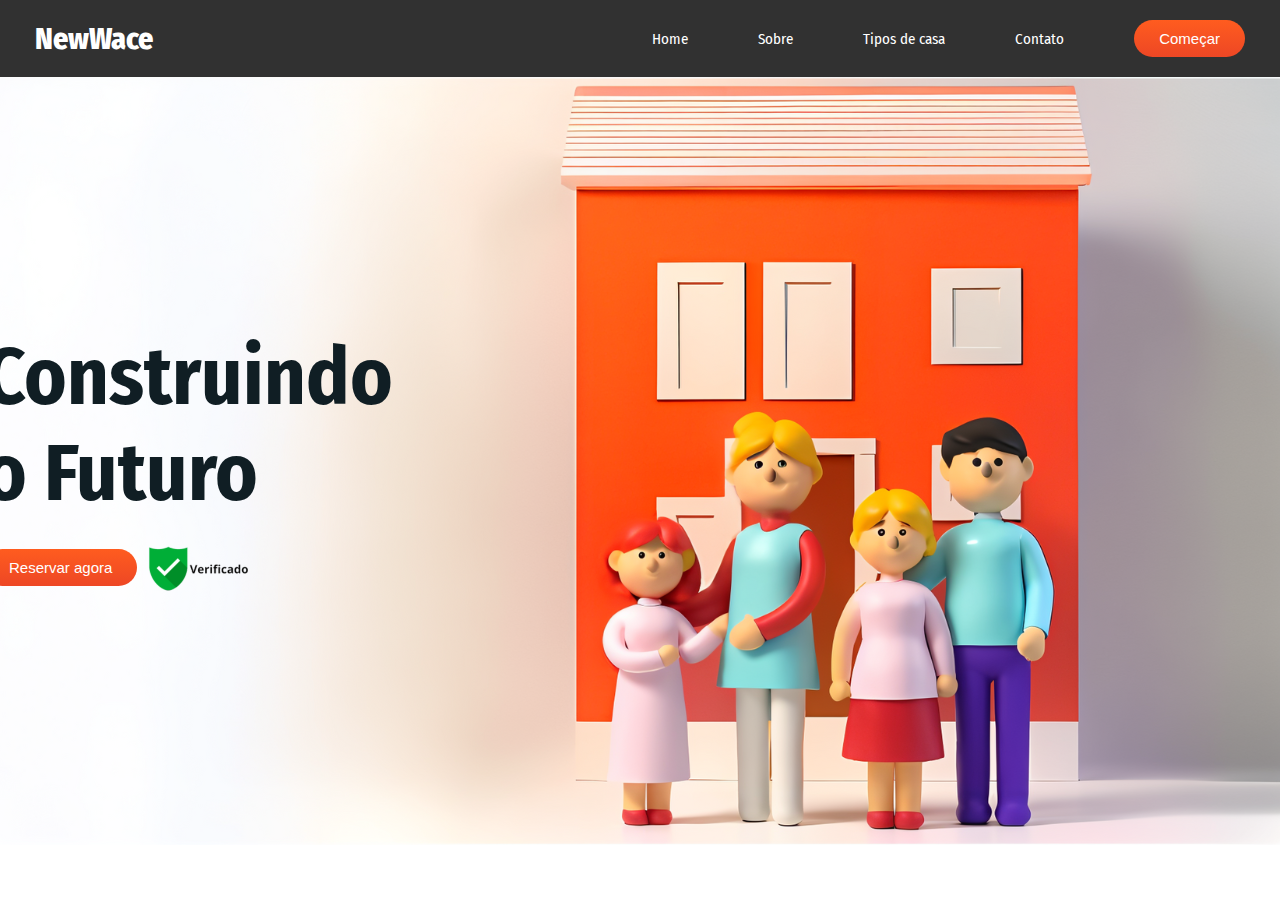
==== index.html @ 587724d5 "Adicionar layout inicial e responsividade" ====
<!DOCTYPE html>
<html lang="pt-br">
<head>
    <meta charset="UTF-8">
    <meta name="viewport" content="width=device-width, initial-scale=1.0">
    <link rel="stylesheet" href="css/style.css">
    <title>Projeto Website</title>
</head>
<body>
    <div class="barra-cinza">
        <header>
            <div class="container">
                <nav>
                    <div class="logo">
                        <a href="index.html"> NewWace</a>
                    </div>
                    <ul class="ul">
                        <li> <a href="#">Home</a></li>
                        <li> <a href="#">Sobre</a></li>
                        <li> <a href="#">Tipos de casa</a></li>
                        <li> <a href="#">Contato</a></li>
                        <li> <a href="#"> <button class="btn-gradiente">Começar</button></a></li>
                    </ul>
                    <div class="menu-icon">
                        <img src="img/menu.png" alt="ícone de menu">
                    </div>
                </nav>
            </div>
        </header>
    </div>
    <div class="background">
        <main>
            <div class="container">
                <div class="main-text">
                    <h1>Construindo o Futuro</h1>
                    <div>
                        <button class="btn-gradiente">Reservar agora</button>
                        <img src="img/verificado.png" alt="Verificado">
                    </div>
                </div>
                <div class="main-img">
                    <img src="img/background.png" alt="bonecos de uma mãe, um pai e suas duas filhas felizes em frente a uma casa laranja">
                </div>
            </div>   
        </main>
    </div>    
</body>
</html>
---- css/style.css ----
@import url('https://fonts.googleapis.com/css2?family=Fira+Sans+Condensed:ital,wght@0,100;0,200;0,300;0,400;0,500;0,600;0,700;0,800;0,900;1,100;1,200;1,300;1,400;1,500;1,600;1,700;1,800;1,900&display=swap');

/*Estilos Gerais*/
:root{
    --laranja: #FF5C1F;
    --azul-escuro: #101E24;
    --cinza:#313131;
    --degrade-btn: linear-gradient(#FF5C1F, #ED4725);
}

*{
    margin: 0;
    padding: 0;
    box-sizing: border-box;
    text-decoration: none;
    list-style: none;
}

body{
    font-family: "Fira Sans Condensed", sans-serif; 
    overflow: hidden;
}

/*Barra Menu*/
.barra-cinza{
    background: var(--cinza);
}

.container{
    max-width: 1440px;
    padding: 0;
    margin: 0 auto;
}

.btn-gradiente{
    padding: 10px 25px;
    color: white;
    border: none;
    cursor: pointer;
    background-image: var(--degrade-btn);
    border-radius: 20px;
    font-size: 15px;
    font-weight:500
}

nav{
    display: flex;
    justify-content: space-between;
    align-items: center;
    padding: 20px 0;
}

.logo a{
    margin-left: 30%;
    font-size: 30px;
    font-weight: 800;
    color: white;
}

.ul{
    display: flex;
    align-items: center;
}

.ul li{
    margin: 0 35px;
    font-size: 15px;
    font-weight:400;
}

.ul li a{
    color: white;
}

/*Background Home*/

.background{
    background: #FFFFFF;
    display: flex;
    align-items: center;
    justify-content: flex-end;
    overflow: hidden;
}

main .container{
    width: 100%;
    height: 100%;
    display: flex;
    align-items: center;
    justify-content: space-between;
    position: relative;
}

.main-text {
    position: relative;
    width: 40%;
    color: #101E24;
    font-size: 40px;    
    margin-left: 10%;  
}

.main-text div {
    display: flex;
    align-items: center;
    margin-top: 20px;
}

.main-img {
    height: 60%;
    width: 60%;
    display: flex;
    align-items: flex-end;
    justify-content: flex-end;
}

.main-img img {
    height: 100%;
    width: auto;
}

.menu-icon {
    display: none;
}

@media (max-width: 1024px) {
    .main-text {
        font-size: 35px;
        width: 50%;
    }
    .main-img {
        width: 50%;
    }
}

@media (max-width: 768px) {
    .main-text {
        font-size: 30px;
        width: 60%;
    }
    .main-img {
        width: 40%;
    }
}

@media (max-width: 480px) {
    .main-text {
        font-size: 25px;
        width: 70%;
    }
    .main-img {
        width: 30%;
    }
}
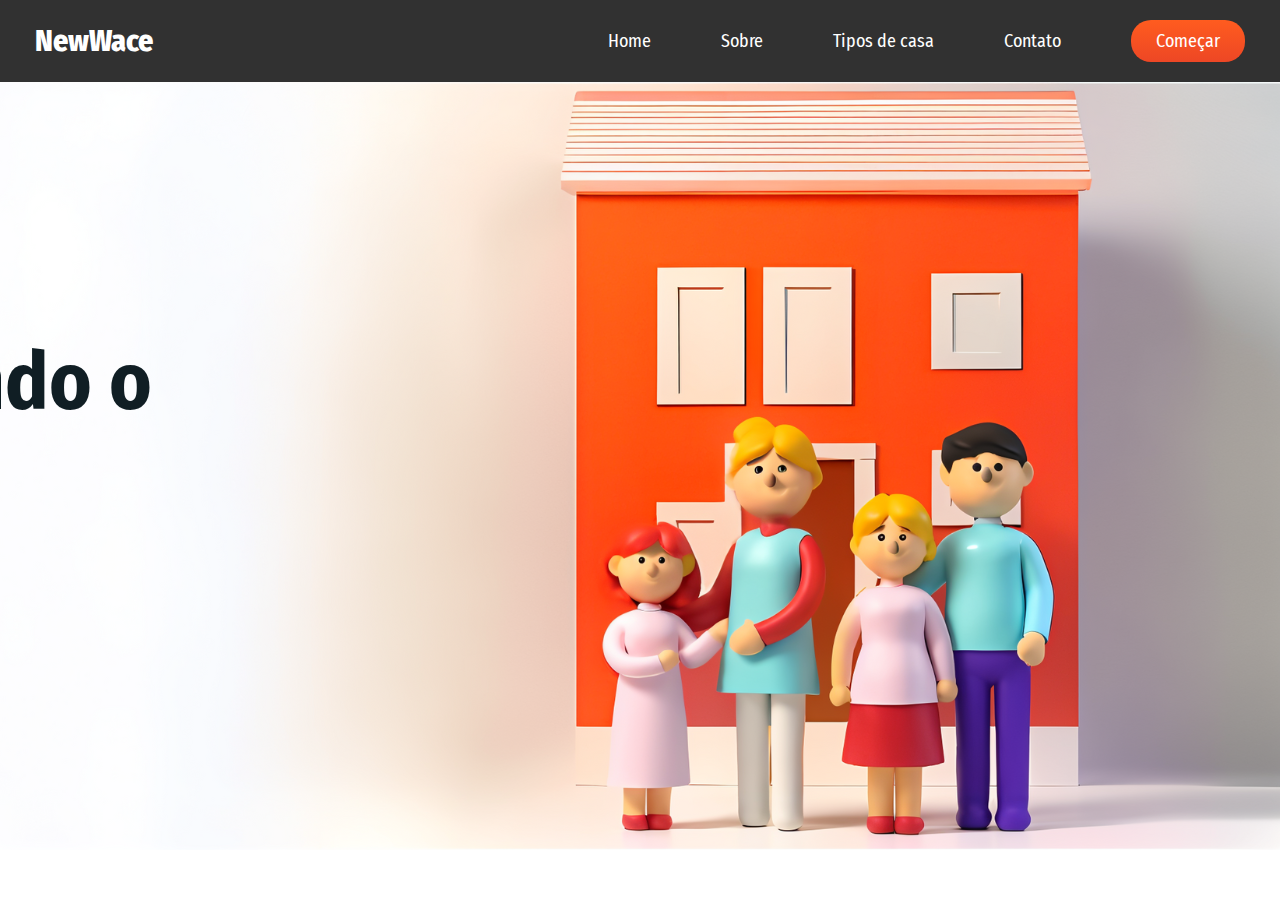
==== commit e44dd5d9: "Adiciona design responsivo e melhora estilos" ====
--- a/index.html
+++ b/index.html
@@ -9,7 +9,7 @@
 <body>
     <div class="barra-cinza">
         <header>
-            <div class="container">
+            <div class="container-barra">
                 <nav>
                     <div class="logo">
                         <a href="index.html"> NewWace</a>
@@ -43,6 +43,7 @@
                 </div>
             </div>   
         </main>
-    </div>    
+    </div> 
+    <script src="js/main.js"></script>   
 </body>
 </html>--- a/css/style.css
+++ b/css/style.css
@@ -18,7 +18,6 @@
 
 body{
     font-family: "Fira Sans Condensed", sans-serif; 
-    overflow: hidden;
 }
 
 /*Barra Menu*/
@@ -26,7 +25,7 @@
     background: var(--cinza);
 }
 
-.container{
+.container-barra{
     max-width: 1440px;
     padding: 0;
     margin: 0 auto;
@@ -39,8 +38,9 @@
     cursor: pointer;
     background-image: var(--degrade-btn);
     border-radius: 20px;
-    font-size: 15px;
-    font-weight:500
+    font-family: "Fira Sans Condensed", sans-serif; ;
+    font-size: 18px;
+    font-weight:400
 }
 
 nav{
@@ -64,7 +64,7 @@
 
 .ul li{
     margin: 0 35px;
-    font-size: 15px;
+    font-size: 18px;
     font-weight:400;
 }
 
@@ -79,10 +79,11 @@
     display: flex;
     align-items: center;
     justify-content: flex-end;
-    overflow: hidden;
+    position: relative;
+    z-index: 1;
 }
 
-main .container{
+.container{
     width: 100%;
     height: 100%;
     display: flex;
@@ -122,32 +123,53 @@
     display: none;
 }
 
-@media (max-width: 1024px) {
-    .main-text {
-        font-size: 35px;
-        width: 50%;
+/*Responsivo*/
+
+@media (max-width: 1024px){
+    .menu-icon{
+        display: block;
+        margin-right: 5%;
+        position: relative;
+        z-index: 4;
     }
-    .main-img {
-        width: 50%;
+    .ul{
+        position: fixed;
+        background: var(--cinza);
+        top: 0;
+        width: 100%;
+        height: 100%;
+        left: 100%;
+        z-index: 3;
+        transition: 0.3s;
+        flex-direction: column;
+        justify-content: center;
     }
-}
+    .ul li{
+        font-size: 20px;
+        margin: 20px;
+        font-weight:400;
+    }
+    .ul.ativo{
+        left: 0;
+    }
+    main .container{
+        flex-direction: column;
+    }
 
-@media (max-width: 768px) {
-    .main-text {
-        font-size: 30px;
-        width: 60%;
+    .main-img{
+        width: 100%;
     }
-    .main-img {
-        width: 40%;
+    
+    .main-text{
+        display: flex;
+        word-wrap: break-word;
+        width: 80%;
+        flex-direction: column;
+        text-align: center;
     }
-}
 
-@media (max-width: 480px) {
-    .main-text {
-        font-size: 25px;
-        width: 70%;
-    }
-    .main-img {
-        width: 30%;
+    .main-text div{
+        width: 100%;
+        justify-content: center;
     }
 }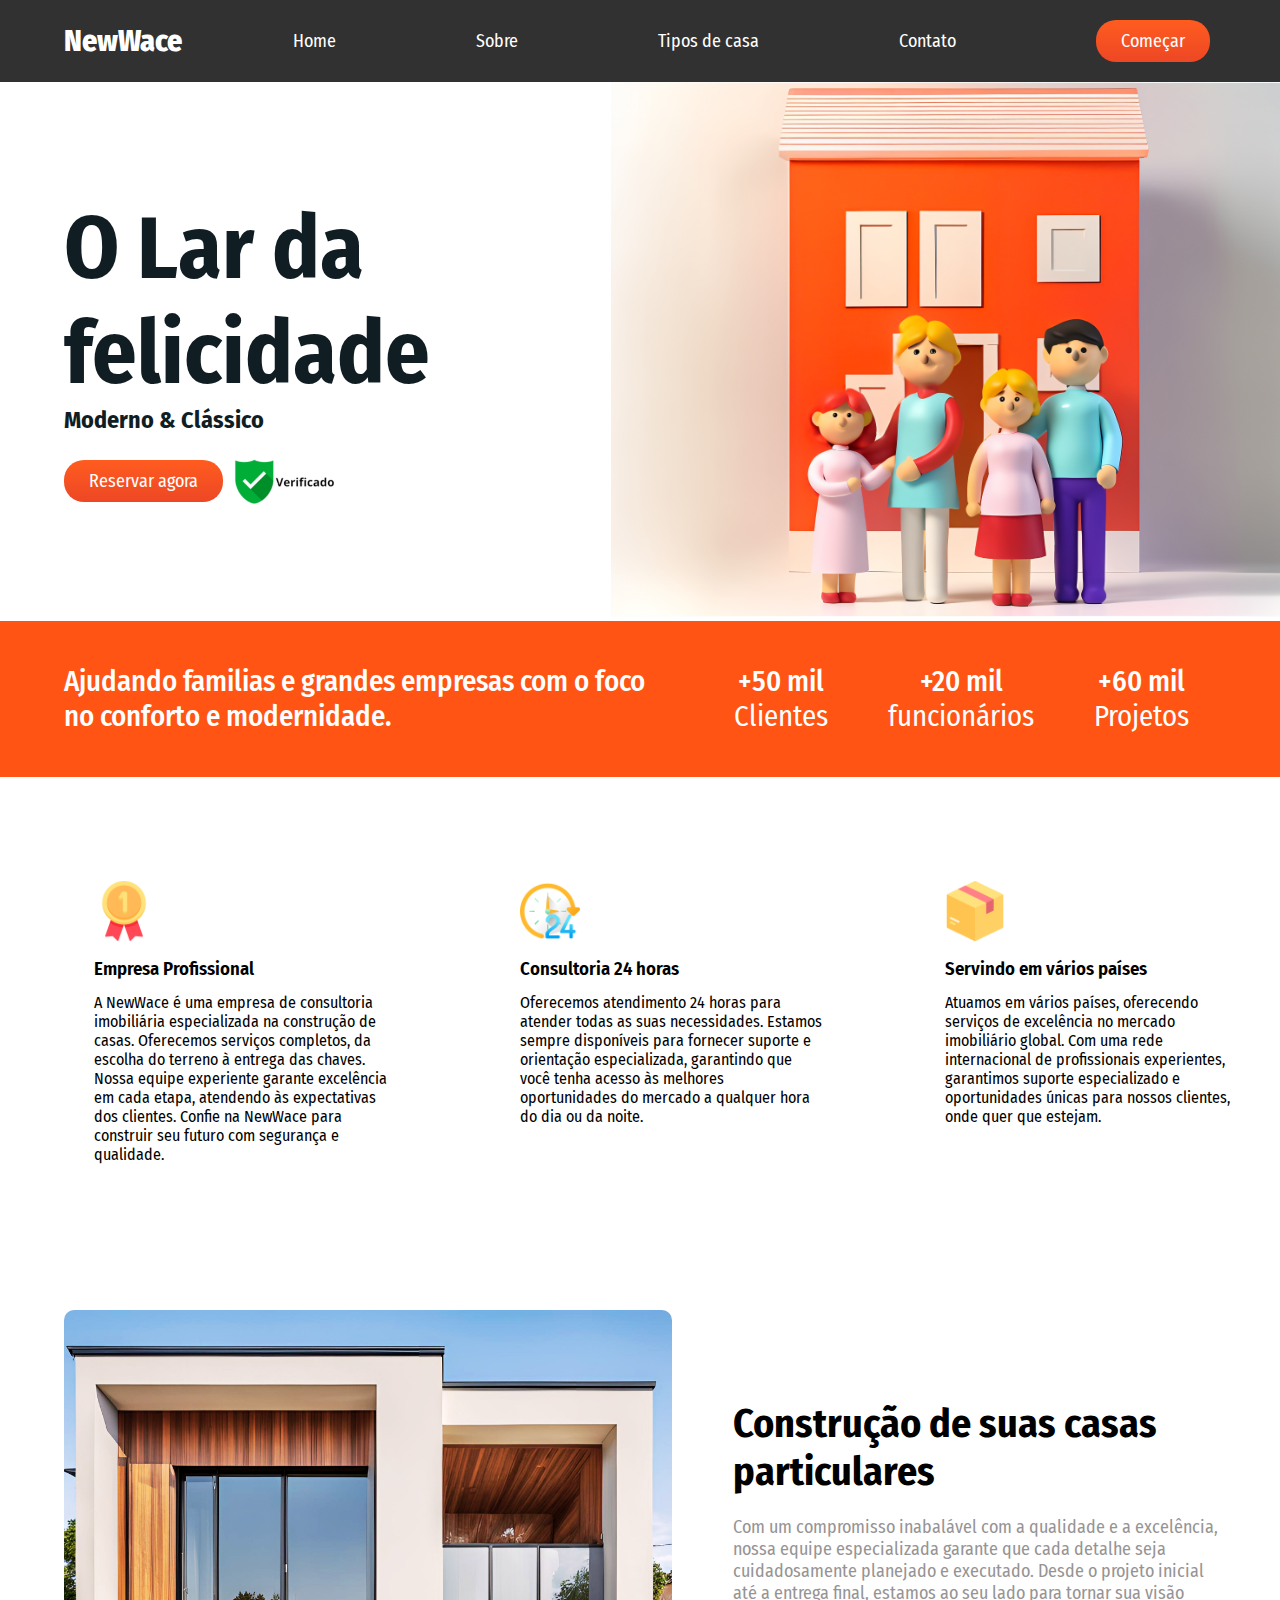
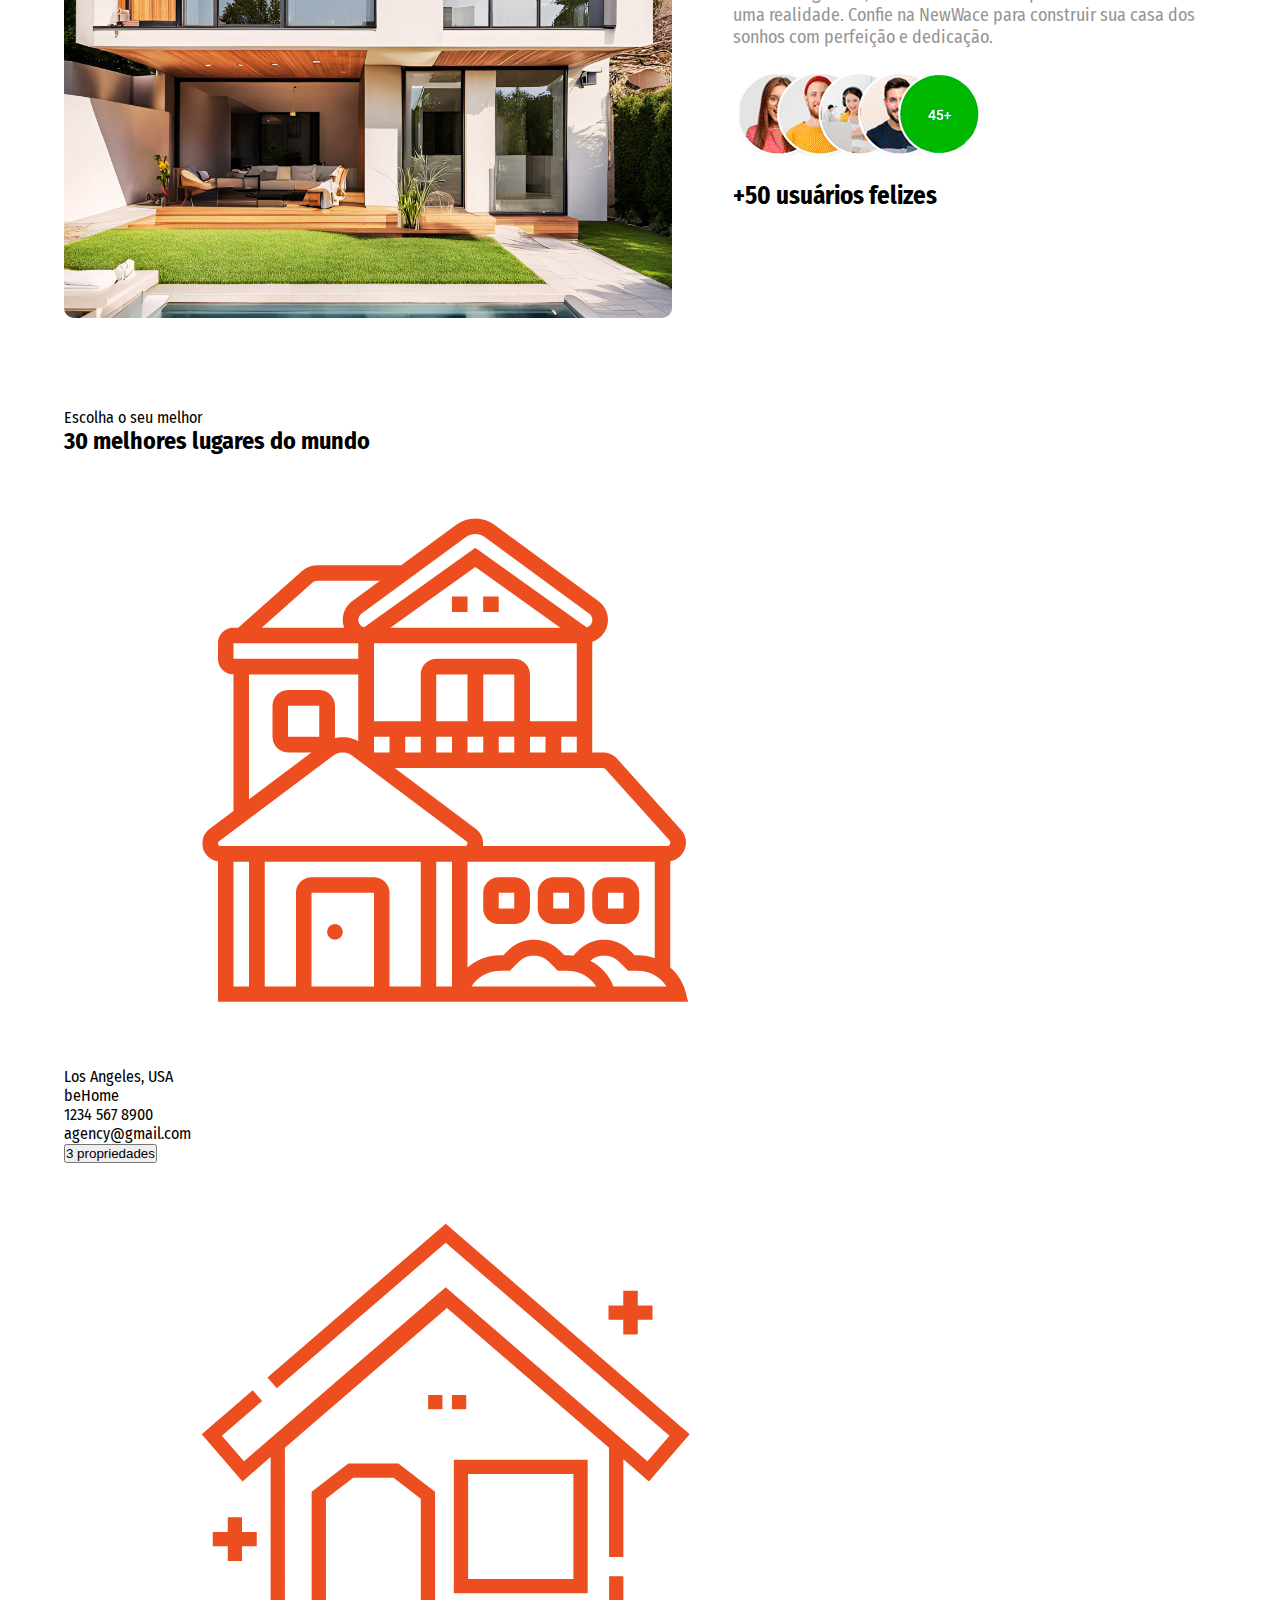
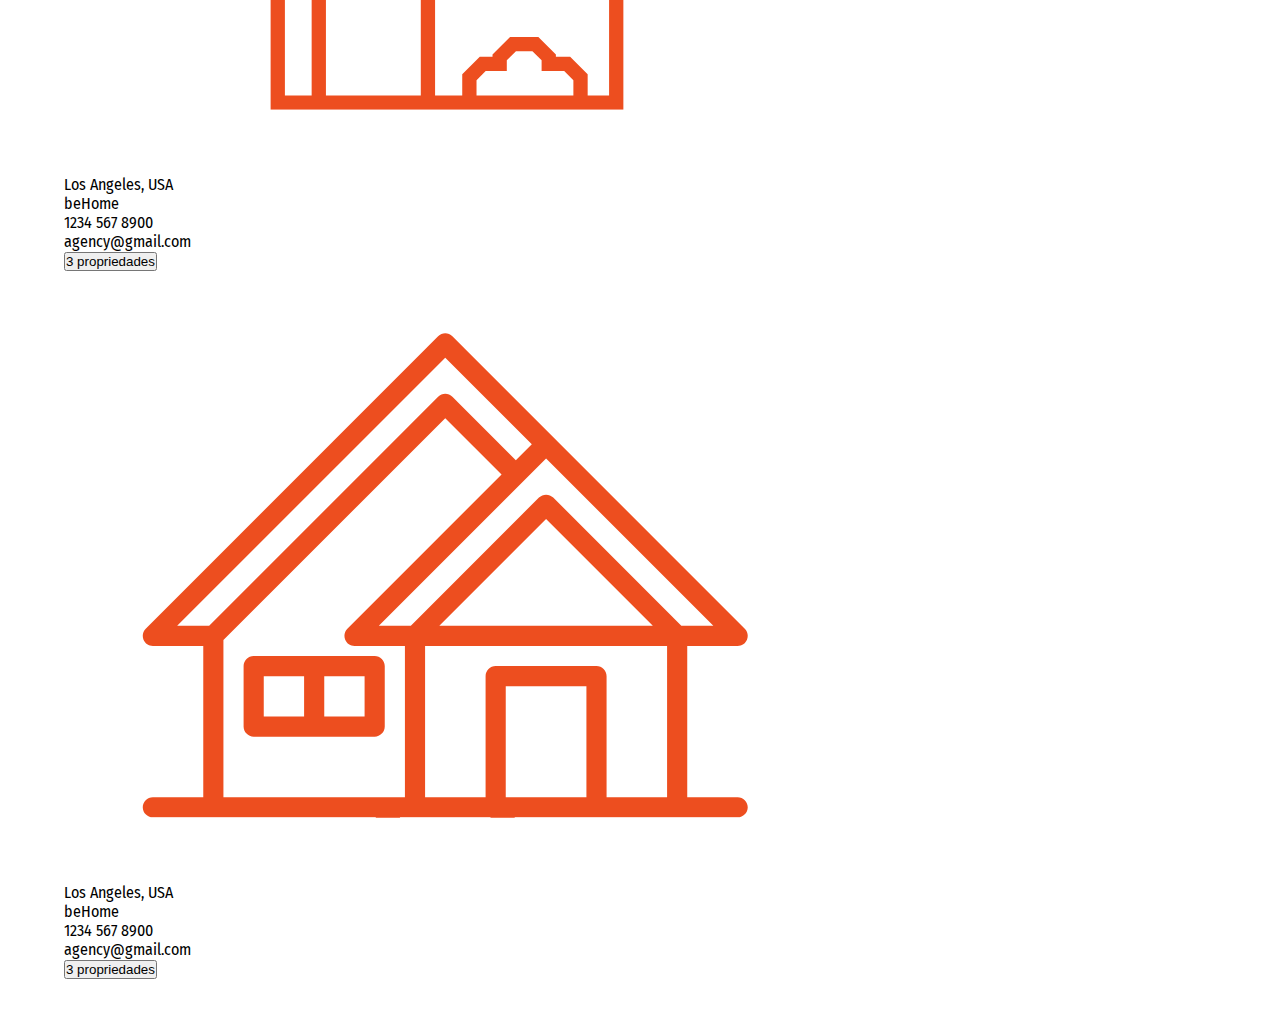
==== commit 22892aa7: "feat: Adiciona seções e melhorias de estilo ao projeto" ====
--- a/index.html
+++ b/index.html
@@ -8,8 +8,10 @@
 </head>
 <body>
     <div class="barra-cinza">
+        <!-- header -->
         <header>
-            <div class="container-barra">
+            <!-- container -->
+            <div class="container">
                 <nav>
                     <div class="logo">
                         <a href="index.html"> NewWace</a>
@@ -26,24 +28,151 @@
                     </div>
                 </nav>
             </div>
+            <!-- end container-->
         </header>
+        <!-- end header -->
     </div>
-    <div class="background">
+    <!-- main -->
         <main>
+            <!-- container -->
             <div class="container">
+                <!-- main text-->
                 <div class="main-text">
-                    <h1>Construindo o Futuro</h1>
+                    <h1 class="h1welcome">O Lar da felicidade</h1>
+                    <h2>Moderno & Clássico</h2>
                     <div>
                         <button class="btn-gradiente">Reservar agora</button>
-                        <img src="img/verificado.png" alt="Verificado">
+                        <img src="img/verificado.png" alt="ícone de verificado">
                     </div>
                 </div>
+                <!-- end main text -->
+                <!-- main img -->
                 <div class="main-img">
                     <img src="img/background.png" alt="bonecos de uma mãe, um pai e suas duas filhas felizes em frente a uma casa laranja">
                 </div>
-            </div>   
+                <!-- end main img-->
+            </div> 
+            <!-- end container-->  
         </main>
-    </div> 
+        <!-- end main -->
+        <!-- resultados -->
+        <section class="resultados">
+            <!-- container-->
+            <div class="container">
+                <!-- resultados text-->
+                <div class="resultados-text">
+                    Ajudando familias e grandes empresas com o foco no conforto e modernidade.
+                </div>
+                <!-- end resultados text -->
+                <!-- resultados numeros-->
+                <div class="resultados-numeros">
+                    <p>
+                        <span> +50 mil</span> <br>
+                        Clientes
+                    </p>
+                    <p>
+                        <span> +20 mil</span> <br>
+                        funcionários
+                    </p>
+                    <p>
+                        <span> +60 mil</span> <br>
+                        Projetos
+                    </p>
+                </div>
+                <!-- end resultados numeros-->
+            </div>
+            <!-- end container-->
+        </section>
+        <!-- end resultados -->
+        <!-- diferenciais -->
+        <section class="diferenciais">
+            <div class="container">
+                <div class="card">
+                    <img src="img/medalha.png" alt="ícone de medalha">
+                    <h3 class="titulo">Empresa Profissional</h3>
+                    <p>
+                        A NewWace é uma empresa de consultoria imobiliária especializada na construção de casas. Oferecemos serviços completos, da escolha do terreno à entrega das chaves. Nossa equipe experiente garante excelência em cada etapa, atendendo às expectativas dos clientes. Confie na NewWace para construir seu futuro com segurança e qualidade.
+                    </p>
+                </div>
+                <div class="card">
+                    <img src="img/24h.png" alt="ícone de relógio 24 horas">
+                    <h3 class="titulo">Consultoria 24 horas</h3>
+                    <p>
+                        Oferecemos atendimento 24 horas para atender todas as suas necessidades. Estamos sempre disponíveis para fornecer suporte e orientação especializada, garantindo que você tenha acesso às melhores oportunidades do mercado a qualquer hora do dia ou da noite.
+                    </p>
+                </div>
+                <div class="card">
+                    <img src="img/caixa.png" alt="ícone de caixa">
+                    <h3 class="titulo">Servindo em vários países</h3>
+                    <p>
+                        Atuamos em vários países, oferecendo serviços de excelência no mercado imobiliário global. Com uma rede internacional de profissionais experientes, garantimos suporte especializado e oportunidades únicas para nossos clientes, onde quer que estejam.
+                    </p>
+                </div>
+            </div>
+        </section>
+        <!-- end diferenciais -->
+        <!-- section casa -->
+        <section class="casa">
+            <div class="container">
+                <div class="casa-img">
+                    <img src="img/casa.png" alt="imagem de uma casa grande e moderna">
+                </div>
+                <div class="casa-text">
+                    <h2>Construção de suas casas particulares</h2>
+                    <p>
+                        Com um compromisso inabalável com a qualidade e a excelência, nossa equipe especializada garante 
+                        que cada detalhe seja cuidadosamente planejado e executado. Desde o projeto inicial até a entrega final, estamos ao seu lado para tornar sua visão uma realidade. Confie na NewWace para construir sua casa dos sonhos com perfeição e dedicação.
+                    </p>
+                    <img src="img/users.png" alt="imagem de usuarios felizes">
+                    <p>
+                        <b>+50 usuários felizes</b>
+                    </p>
+                </div>
+            </div>
+        </section>
+        <!-- end section casa -->
+         <!-- melhores lugares -->
+         <section>
+            <div class="melhores-lugares">
+                <div class="container">
+                    <p class="azul">Escolha o seu melhor</p>
+                    <h2>30 melhores lugares do mundo</h2>
+                    <div class="cards">
+                        <!-- card item 1-->
+                        <div class="cards-item">
+                            <img src="img/casa1.png" alt="icone casa 1">
+                            <p class="local-casa"> Los Angeles, USA</p>
+                            <p class="nome-casa">beHome</p>
+                            <p class="contato"> 1234 567 8900 <br> agency@gmail.com 
+                            </p>
+                            <button> 3 propriedades </button>
+                        </div>
+                        <!-- end card item 1-->
+                         <!-- card item 2-->
+                        <div class="cards-item">
+                            <img src="img/casa2.png" alt="icone casa 1">
+                            <p class="local-casa"> Los Angeles, USA</p>
+                            <p class="nome-casa">beHome</p>
+                            <p class="contato"> 1234 567 8900 <br> agency@gmail.com 
+                            </p>
+                            <button> 3 propriedades </button>
+                        </div>
+                        <!-- end card item 2-->
+                         <!-- card item 3-->
+                        <div class="cards-item">
+                            <img src="img/casa3.png" alt="icone casa 1">
+                            <p class="local-casa"> Los Angeles, USA</p>
+                            <p class="nome-casa">beHome</p>
+                            <p class="contato"> 1234 567 8900 <br> agency@gmail.com 
+                            </p>
+                            <button> 3 propriedades </button>
+                        </div>
+                        <!-- end card item 3-->
+                    </div>
+                </div>
+            </div>
+         </section>
+         <!-- end melhores lugares-->
     <script src="js/main.js"></script>   
 </body>
 </html>--- a/css/style.css
+++ b/css/style.css
@@ -1,8 +1,9 @@
+/* Importação de fontes */
 @import url('https://fonts.googleapis.com/css2?family=Fira+Sans+Condensed:ital,wght@0,100;0,200;0,300;0,400;0,500;0,600;0,700;0,800;0,900;1,100;1,200;1,300;1,400;1,500;1,600;1,700;1,800;1,900&display=swap');
 
 /*Estilos Gerais*/
 :root{
-    --laranja: #FF5C1F;
+    --laranja: #FF5413;
     --azul-escuro: #101E24;
     --cinza:#313131;
     --degrade-btn: linear-gradient(#FF5C1F, #ED4725);
@@ -20,15 +21,21 @@
     font-family: "Fira Sans Condensed", sans-serif; 
 }
 
-/*Barra Menu*/
 .barra-cinza{
     background: var(--cinza);
 }
 
-.container-barra{
-    max-width: 1440px;
+/* classes reutilizavéis */
+.container{
+    max-width: 1750px;
     padding: 0;
-    margin: 0 auto;
+    padding-left: 5%;
+    margin: 0;
+    margin-left: auto;
+}
+section,
+footer{
+    padding: 2.7rem 0;
 }
 
 .btn-gradiente{
@@ -38,11 +45,12 @@
     cursor: pointer;
     background-image: var(--degrade-btn);
     border-radius: 20px;
-    font-family: "Fira Sans Condensed", sans-serif; ;
+    font-family: "Fira Sans Condensed", sans-serif;
     font-size: 18px;
-    font-weight:400
-}
-
+    font-weight:400;
+}
+
+/* classes do site*/
 nav{
     display: flex;
     justify-content: space-between;
@@ -51,7 +59,6 @@
 }
 
 .logo a{
-    margin-left: 30%;
     font-size: 30px;
     font-weight: 800;
     color: white;
@@ -63,74 +70,148 @@
 }
 
 .ul li{
-    margin: 0 35px;
+    margin: 0 70px;
     font-size: 18px;
     font-weight:400;
 }
 
 .ul li a{
     color: white;
-}
-
-/*Background Home*/
-
-.background{
-    background: #FFFFFF;
-    display: flex;
-    align-items: center;
-    justify-content: flex-end;
-    position: relative;
-    z-index: 1;
-}
-
-.container{
+    white-space: nowrap;
+}
+
+/* main */
+
+main .container{
+    display: flex;
+    align-items: center;
+    justify-content: space-between;
+}
+
+.main-text {
+    width: 40%;
+    color: #101E24; 
+}
+
+.main-text h1{
+    font-size: 5.5rem;
+}
+
+.main-text div{
+    display: flex;
+    align-items: center;
+    margin-top: 20px;
+}
+
+.main-img{
+    width: 55%;
+    align-items: flex-end;
+}
+
+.main-img img{
     width: 100%;
-    height: 100%;
-    display: flex;
-    align-items: center;
-    justify-content: space-between;
-    position: relative;
-}
-
-.main-text {
-    position: relative;
-    width: 40%;
-    color: #101E24;
-    font-size: 40px;    
-    margin-left: 10%;  
-}
-
-.main-text div {
-    display: flex;
-    align-items: center;
-    margin-top: 20px;
-}
-
-.main-img {
-    height: 60%;
-    width: 60%;
-    display: flex;
-    align-items: flex-end;
-    justify-content: flex-end;
-}
-
-.main-img img {
-    height: 100%;
-    width: auto;
-}
-
+}
+
+/* menu icon */
 .menu-icon {
     display: none;
 }
-
-/*Responsivo*/
-
-@media (max-width: 1024px){
-    .menu-icon{
+/* resultados*/
+.resultados{
+background: var(--laranja);
+}
+.resultados .container{
+    display: flex;
+    align-items: center;
+    justify-content: space-between;
+}
+.resultados .resultados-text{
+    color: white;
+    font-size: 1.8rem;
+    font-weight: 500;
+    width: 50%;
+}
+.resultados .resultados-numeros{
+    display: flex;
+    align-items: center;
+    justify-content: center;
+    color: white;
+    margin-right: 5%;
+}
+.resultados .resultados-numeros p{
+    text-align: center;
+    margin: 0 30px;
+    font-size: 1.8rem;
+}
+
+.resultados .resultados-numeros p span{
+    font: 30px;
+    font-weight: 500;
+}
+/* section diferenciais */
+.diferenciais .container{
+    display: flex;
+    justify-content: space-between;
+    margin: 30px auto;
+}
+.diferenciais .card{
+   width: 30%;
+   cursor: pointer;
+   padding: 30px;
+   border-radius: 15px; 
+   transition: 0.3s;
+}
+.diferenciais .card:hover{
+    box-shadow: 0px 10px 67px 8px #969494;
+}
+.diferenciais .card img{
+    width: 60px;  
+}
+.diferenciais .card .titulo{
+    margin: 13px 0;
+    font-weight: 600;
+}
+
+/* section casa*/
+.casa .container{
+    display: flex;
+    align-items: center;
+}
+.casa .casa-img{
+    width: 50%;
+}
+
+.casa .casa-img img{
+    width: 100%;
+    border-radius: 10px;
+}
+
+.casa .casa-text{
+    width: 50%;
+    padding: 5% 5%;
+}
+.casa .casa-text h2{
+    font-size: 2.5em;
+}
+
+.casa .casa-text p{
+    margin: 20px 0;
+    color: #969494;
+    font-size: 18px;
+}
+
+.casa .casa-text p b{
+    color: black;
+    font-size: 25px;
+}
+
+/* responsivo */
+@media(max-width: 1165px){
+    .menu-icon {
         display: block;
+        position: relative;
+        z-index: 2;
         margin-right: 5%;
-        position: relative;
-        z-index: 4;
     }
     .ul{
         position: fixed;
@@ -139,15 +220,13 @@
         width: 100%;
         height: 100%;
         left: 100%;
-        z-index: 3;
         transition: 0.3s;
         flex-direction: column;
-        justify-content: center;
+        justify-content: center; 
     }
     .ul li{
         font-size: 20px;
-        margin: 20px;
-        font-weight:400;
+        margin: 20px 0px;
     }
     .ul.ativo{
         left: 0;
@@ -155,21 +234,50 @@
     main .container{
         flex-direction: column;
     }
-
-    .main-img{
-        width: 100%;
-    }
-    
-    .main-text{
-        display: flex;
-        word-wrap: break-word;
-        width: 80%;
-        flex-direction: column;
+    main .container .main-img{
+        width: 100%;
+    }
+    main .container .main-text{
+        width: 100%;
         text-align: center;
     }
-
-    .main-text div{
-        width: 100%;
+    main .container .main-text h1{
+        font-size: 4rem;
+    }
+    main .container .main-text div{
         justify-content: center;
     }
-}+    .resultados .container{
+        flex-direction: column; 
+    }
+    .resultados .resultados-text,
+    .resultados .resultados-numeros{
+        width: 100%;
+        text-align: center;
+    }
+    .resultados-numeros{
+        margin-top: 30px;
+    }
+    .diferenciais .container{
+        flex-direction: column;
+    }
+    .diferenciais .card{
+        width: 100%;
+    }
+    .casa .container{
+        flex-direction: column-reverse;
+    }
+    .casa .casa-text, 
+    .casa .casa-img{
+        width: 100%;
+        text-align: center;
+    }
+}
+@media(max-width:500px){
+    .resultados .resultados-numeros{
+        flex-direction: column;
+    }
+    .resultados .resultados-numeros p{
+        padding: 3%;
+    }
+}
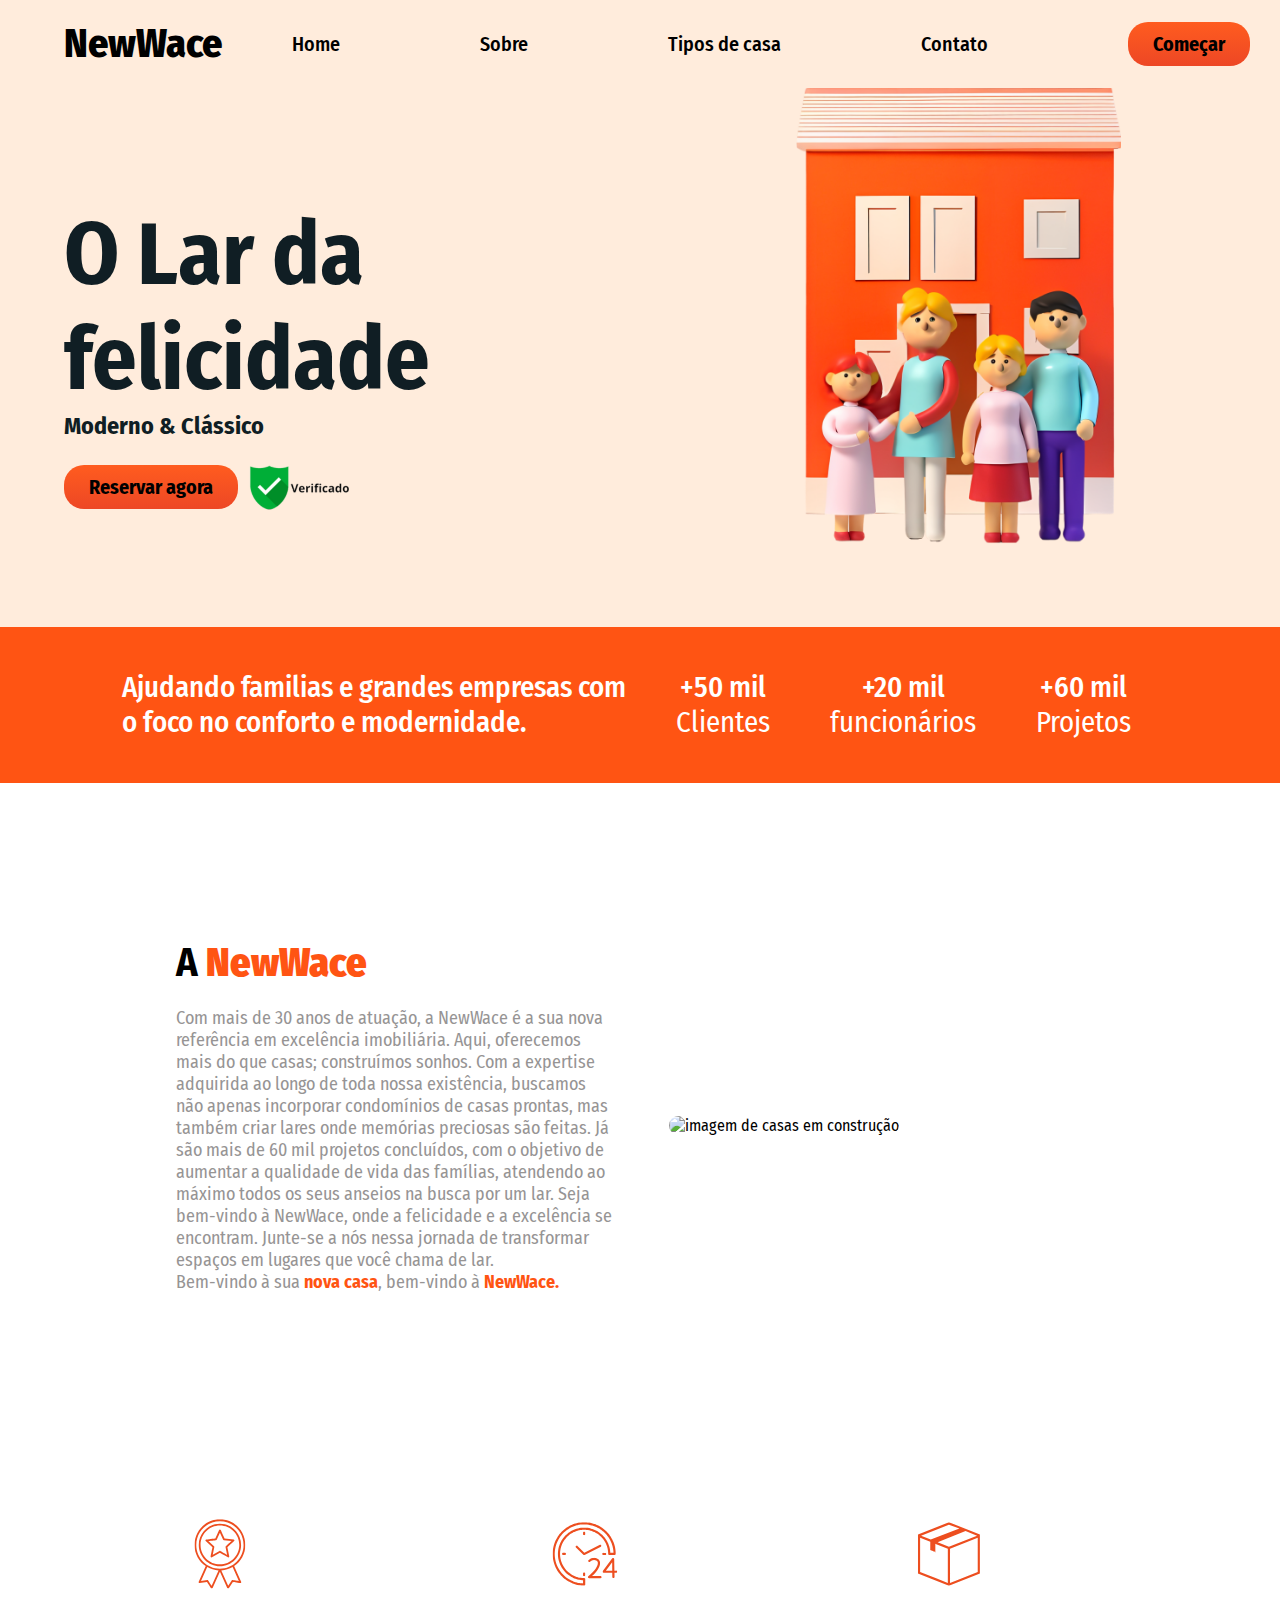
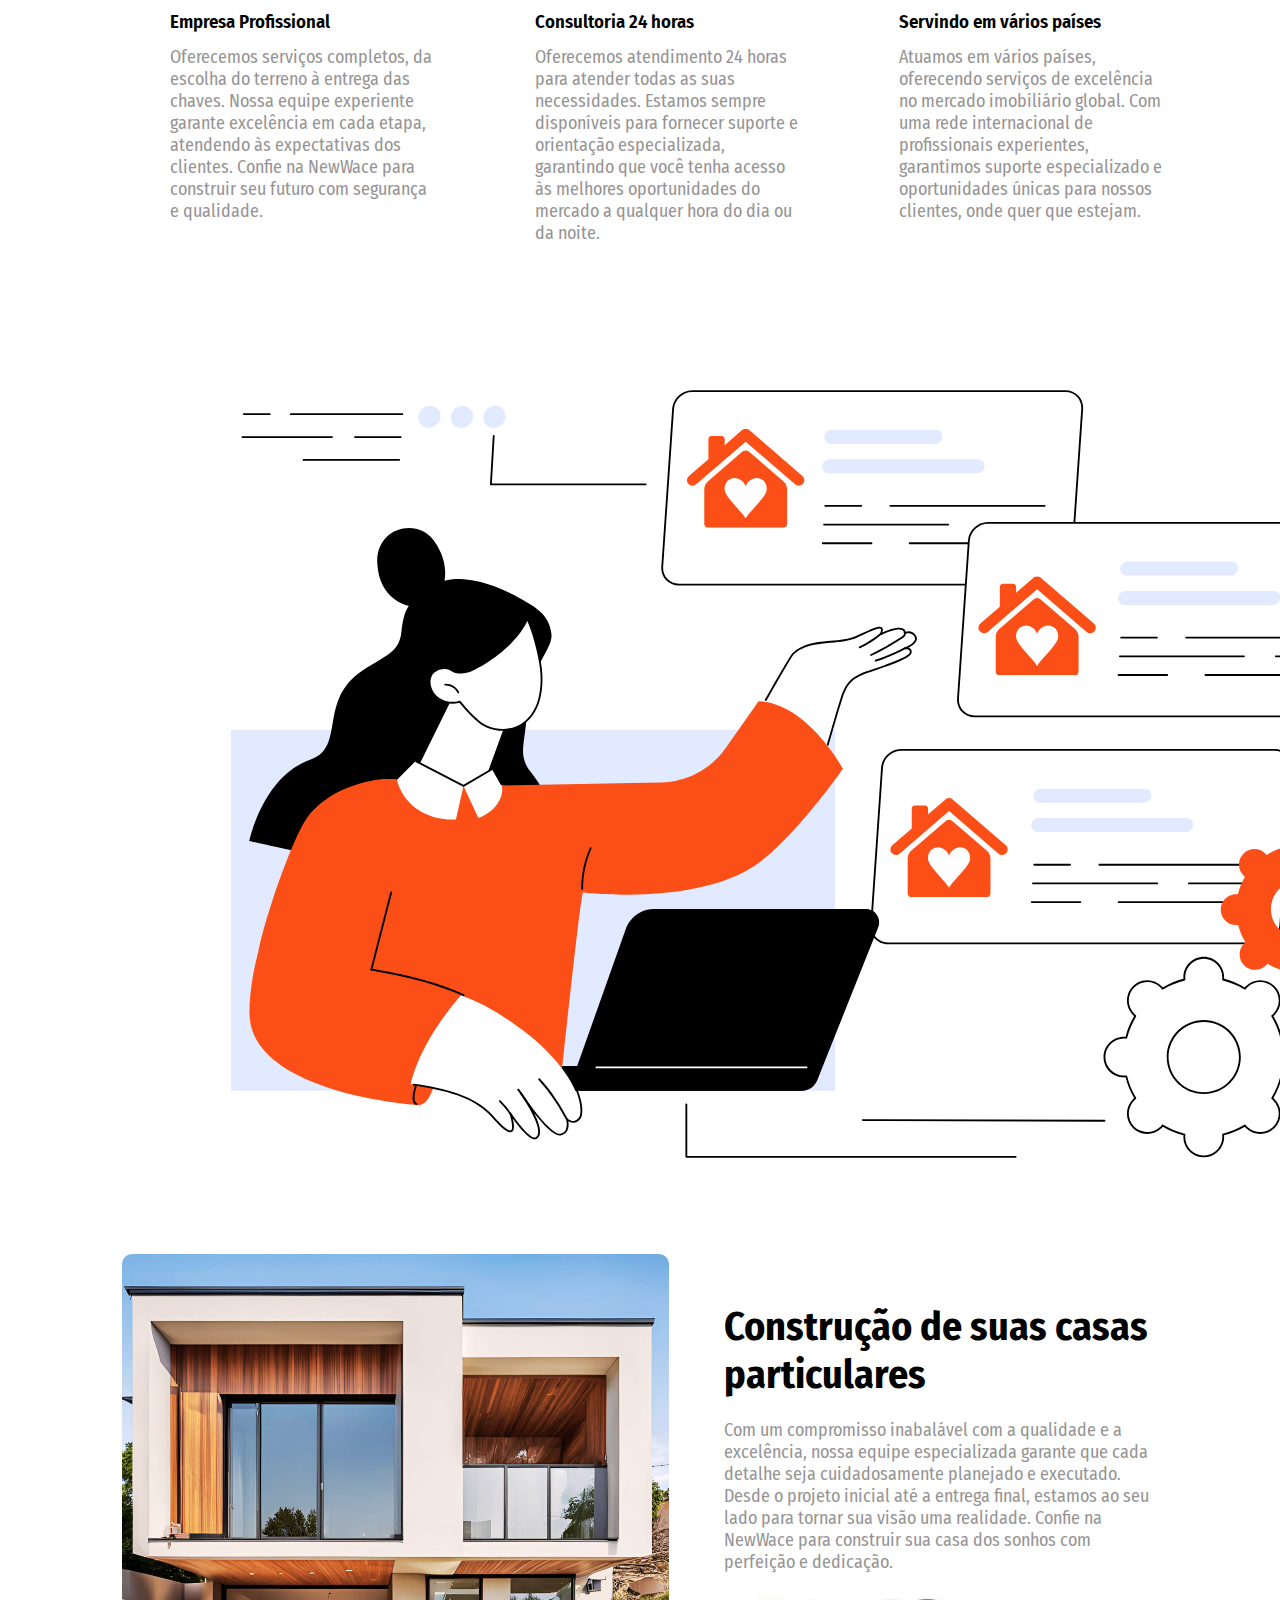
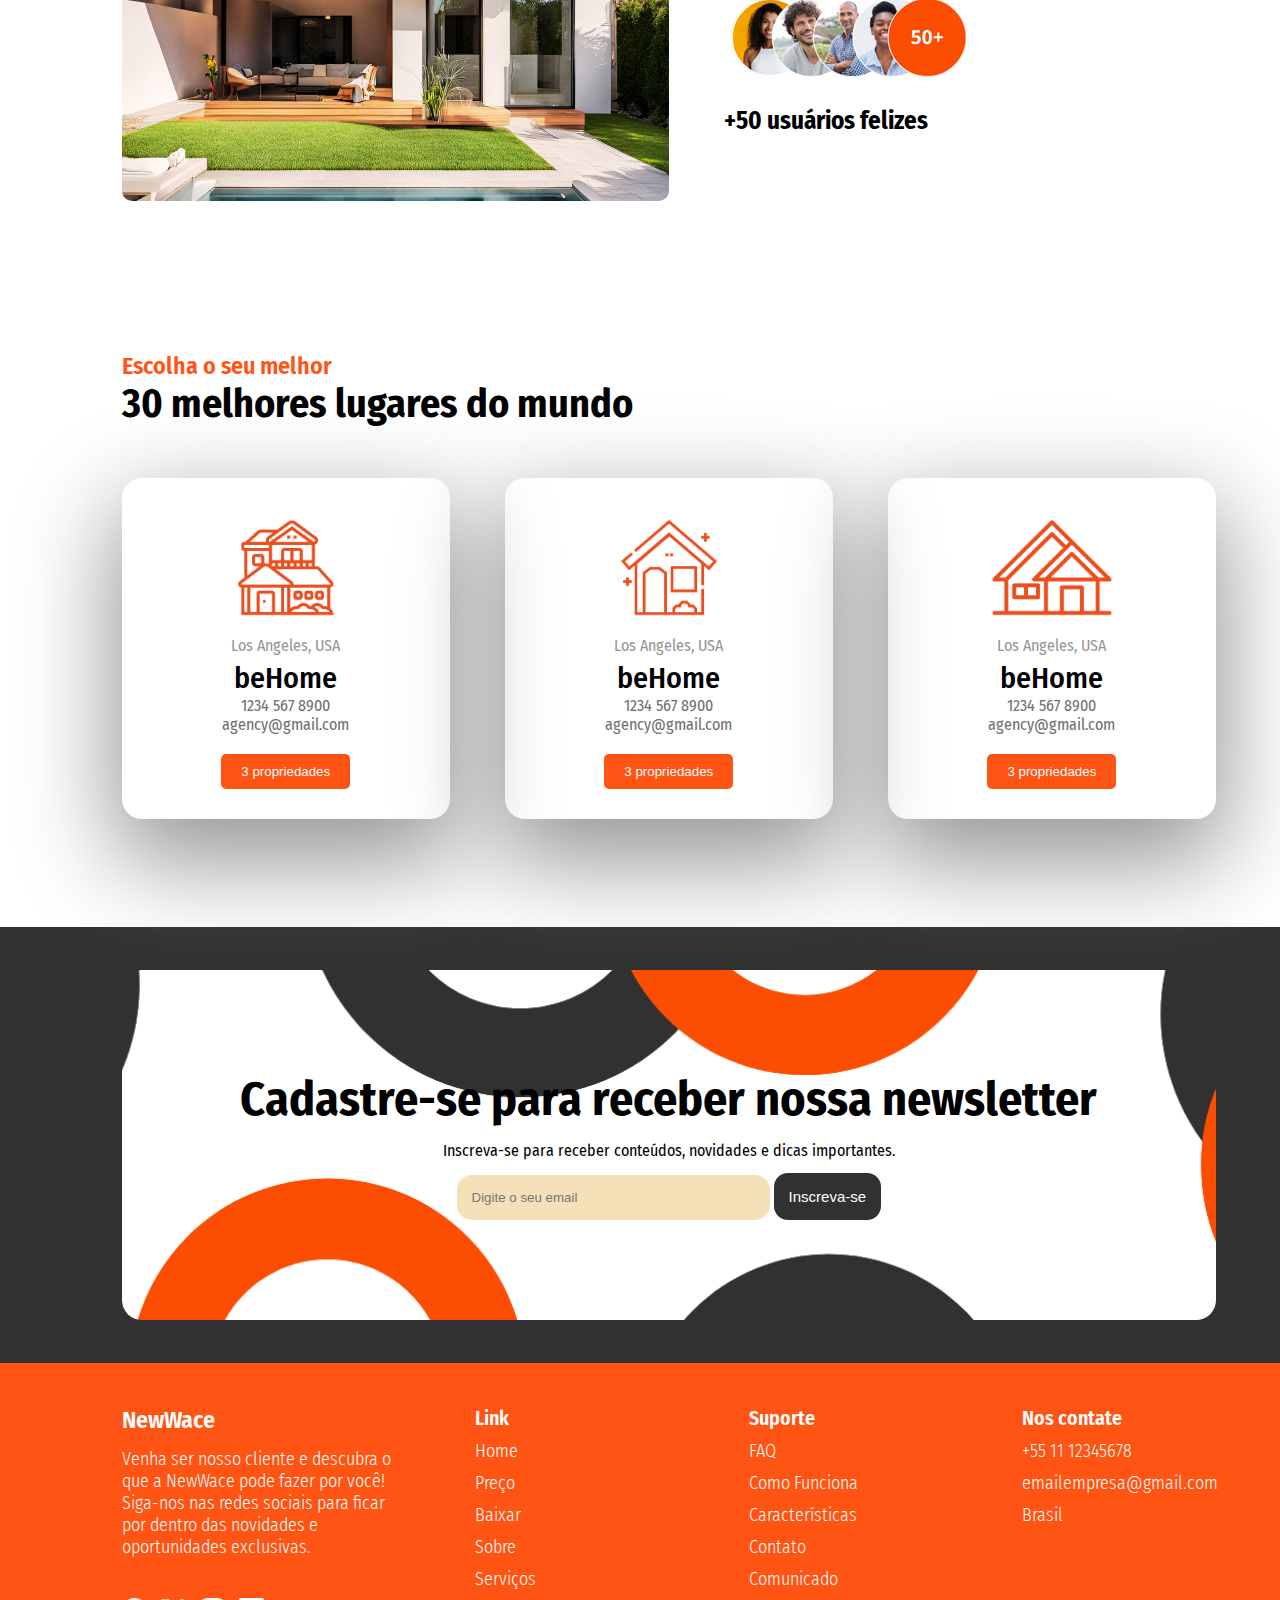
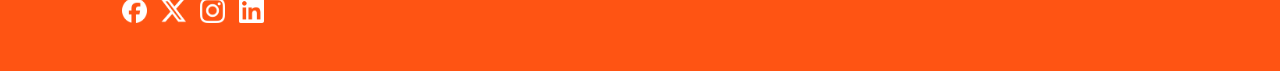
==== commit ecbe90ea: "feat: Adiciona seções e melhorias de estilo ao projeto" ====
--- a/index.html
+++ b/index.html
@@ -48,7 +48,7 @@
                 <!-- end main text -->
                 <!-- main img -->
                 <div class="main-img">
-                    <img src="img/background.png" alt="bonecos de uma mãe, um pai e suas duas filhas felizes em frente a uma casa laranja">
+                    <img src="img/background (1).png" alt="bonecos de uma mãe, um pai e suas duas filhas felizes em frente a uma casa laranja">
                 </div>
                 <!-- end main img-->
             </div> 
@@ -84,25 +84,45 @@
             <!-- end container-->
         </section>
         <!-- end resultados -->
+        <!-- section sobre -->
+         <section class="sobre">
+            <div class="container">
+                <!-- sobre-text -->
+                <div class="sobre-text">
+                    <h3>A <b>NewWace</b></h3>
+                    <p>
+                        Com mais de 30 anos de atuação, a NewWace é a sua nova referência em excelência imobiliária. Aqui, oferecemos mais do que casas; construímos sonhos. Com a expertise adquirida ao longo de toda nossa existência, buscamos não apenas incorporar condomínios de casas prontas, mas também criar lares onde memórias preciosas são feitas. Já são mais de 60 mil projetos concluídos, com o objetivo de aumentar a qualidade de vida das famílias, atendendo ao máximo todos os seus anseios na busca por um lar. Seja bem-vindo à NewWace, onde a felicidade e a excelência se encontram. Junte-se a nós nessa jornada de transformar espaços em lugares que você chama de lar.<br>
+                        Bem-vindo à sua <b>nova casa</b>, bem-vindo à <b>NewWace.</b>
+                    </p>
+                </div>
+                <!-- end sobre text -->
+                <!-- sobre img -->
+                <div class="sobre-img">
+                    <img src="img/casa-sobre.svg" alt="imagem de casas em construção">
+                </div>
+                <!-- end sobre img -->
+            </div>
+         </section>
+        <!-- end section sobre-->
         <!-- diferenciais -->
         <section class="diferenciais">
             <div class="container">
-                <div class="card">
-                    <img src="img/medalha.png" alt="ícone de medalha">
+                <div class="cards">
+                    <img src="img/medalha.svg" alt="ícone de medalha">
                     <h3 class="titulo">Empresa Profissional</h3>
                     <p>
-                        A NewWace é uma empresa de consultoria imobiliária especializada na construção de casas. Oferecemos serviços completos, da escolha do terreno à entrega das chaves. Nossa equipe experiente garante excelência em cada etapa, atendendo às expectativas dos clientes. Confie na NewWace para construir seu futuro com segurança e qualidade.
-                    </p>
-                </div>
-                <div class="card">
-                    <img src="img/24h.png" alt="ícone de relógio 24 horas">
+                         Oferecemos serviços completos, da escolha do terreno à entrega das chaves. Nossa equipe experiente garante excelência em cada etapa, atendendo às expectativas dos clientes. Confie na NewWace para construir seu futuro com segurança e qualidade.
+                    </p>
+                </div>
+                <div class="cards">
+                    <img src="img/24h.svg" alt="ícone de relógio 24 horas">
                     <h3 class="titulo">Consultoria 24 horas</h3>
                     <p>
                         Oferecemos atendimento 24 horas para atender todas as suas necessidades. Estamos sempre disponíveis para fornecer suporte e orientação especializada, garantindo que você tenha acesso às melhores oportunidades do mercado a qualquer hora do dia ou da noite.
                     </p>
                 </div>
-                <div class="card">
-                    <img src="img/caixa.png" alt="ícone de caixa">
+                <div class="cards">
+                    <img src="img/caixa.svg" alt="ícone de caixa">
                     <h3 class="titulo">Servindo em vários países</h3>
                     <p>
                         Atuamos em vários países, oferecendo serviços de excelência no mercado imobiliário global. Com uma rede internacional de profissionais experientes, garantimos suporte especializado e oportunidades únicas para nossos clientes, onde quer que estejam.
@@ -111,6 +131,18 @@
             </div>
         </section>
         <!-- end diferenciais -->
+        <!-- tipos casas -->
+        <section class="tipos-casa">
+            <div class="container">
+                <!-- tipos-img-->
+                <div class="tipos-img">
+                    <img src="img/tipos-casa.png" alt="personagem mulher com um computador vendo casas">
+                </div>
+                <!-- end tipos-img-->
+            </div>
+
+        </section>
+        <!-- end tipos casa-->
         <!-- section casa -->
         <section class="casa">
             <div class="container">
@@ -173,6 +205,66 @@
             </div>
          </section>
          <!-- end melhores lugares-->
+          <!-- newsletter -->
+           <section class="newsletter">
+            <div class="container">
+                <div class="box-newletter">
+                <h2>Cadastre-se para receber nossa newsletter</h2>
+                <p>Inscreva-se para receber conteúdos, novidades e dicas importantes.</p>
+                <form>
+                    <input type="email" placeholder="Digite o seu email">
+                    <button>Inscreva-se</button>
+                </form>
+                </div>
+            </div>
+           </section>
+          <!-- end newsletter-->
+           <!-- footer -->
+           <footer>
+            <div class="container">
+                <ul>
+                    <h3 class="titulo">NewWace</h3>
+                    <p>
+                        Venha ser nosso cliente e descubra o que a NewWace pode fazer por você! Siga-nos nas redes sociais para ficar por dentro das novidades e oportunidades exclusivas.
+                    </p>
+                    <div class="redes-sociais">
+                        <img src="img/facebook.png" alt="ícone facebook">
+                        <img src="img/x.png" alt="ícone X">
+                        <img src="img/instagram.png" alt="ícone instagram">
+                        <img src="img/linkedin.png" alt="ícone linkedin">
+                    </div>
+                </ul>
+                <ul>
+                  <h3>Link</h3>  
+                  <li> <a href="#">Home</a></li>
+                  <li> <a href="#">Preço</a></li>
+                  <li> <a href="#">Baixar</a></li>
+                  <li> <a href="#"></a>Sobre</li>
+                  <li> <a href="#"></a>Serviços</li>
+                </ul>
+                <ul>
+                    <h3>Suporte</h3>
+                    <li> <a href="#">FAQ</a></li>
+                    <li> <a href="#">Como Funciona</a></li>
+                    <li> <a href="#">Características</a></li>
+                    <li> <a href="#"></a>Contato</li>
+                    <li> <a href="#"></a>Comunicado</li>
+                </ul>
+                <ul>
+                    <h3>Nos contate</h3>
+                    <li>
+                        <p>+55 11 12345678</p>
+                    </li>
+                    <li>
+                        <p>emailempresa@gmail.com</p>
+                    </li>
+                    <li>
+                        <p>Brasil</p>
+                    </li>
+                </ul>
+            </div>
+           </footer>
+           <!-- end footer -->
     <script src="js/main.js"></script>   
 </body>
 </html>--- a/css/style.css
+++ b/css/style.css
@@ -8,7 +8,6 @@
     --cinza:#313131;
     --degrade-btn: linear-gradient(#FF5C1F, #ED4725);
 }
-
 *{
     margin: 0;
     padding: 0;
@@ -16,14 +15,20 @@
     text-decoration: none;
     list-style: none;
 }
-
 body{
     font-family: "Fira Sans Condensed", sans-serif; 
 }
-
 .barra-cinza{
-    background: var(--cinza);
-}
+    background: #ffecdc;
+}
+::-webkit-scrollbar{
+    width: 10px;
+}
+::-webkit-scrollbar-thumb{
+    background-color: var(--laranja);   
+    border-radius: 5px;
+}
+/*end estilos gerais*/
 
 /* classes reutilizavéis */
 .container{
@@ -35,20 +40,20 @@
 }
 section,
 footer{
-    padding: 2.7rem 0;
-}
-
+    padding: 2.7rem 5%;
+}
 .btn-gradiente{
     padding: 10px 25px;
-    color: white;
+    color: black;
     border: none;
     cursor: pointer;
     background-image: var(--degrade-btn);
     border-radius: 20px;
     font-family: "Fira Sans Condensed", sans-serif;
-    font-size: 18px;
-    font-weight:400;
-}
+    font-size: 20px;
+    font-weight:700;
+}
+/* end reutilizaveis */
 
 /* classes do site*/
 nav{
@@ -57,65 +62,66 @@
     align-items: center;
     padding: 20px 0;
 }
-
 .logo a{
-    font-size: 30px;
+    font-size: 40px;
     font-weight: 800;
-    color: white;
-}
-
+    color: black;
+}
 .ul{
     display: flex;
     align-items: center;
 }
-
 .ul li{
     margin: 0 70px;
-    font-size: 18px;
-    font-weight:400;
-}
-
+    font-size: 20px;
+    font-weight: 500;
+}
 .ul li a{
-    color: white;
+    color: black;
     white-space: nowrap;
 }
+.logo a:hover, 
+.ul li:hover, 
+.ul li a:hover {
+    color: var(--laranja);
+}
+/*end classes site*/
 
 /* main */
-
 main .container{
     display: flex;
     align-items: center;
     justify-content: space-between;
-}
-
+    background-color: #ffecdc;
+}
 .main-text {
     width: 40%;
     color: #101E24; 
 }
-
 .main-text h1{
     font-size: 5.5rem;
 }
-
 .main-text div{
     display: flex;
     align-items: center;
     margin-top: 20px;
 }
-
 .main-img{
     width: 55%;
     align-items: flex-end;
-}
-
+    
+}
 .main-img img{
     width: 100%;
 }
+/* end main */
 
 /* menu icon */
 .menu-icon {
     display: none;
 }
+/*end menu icon*/
+
 /* resultados*/
 .resultados{
 background: var(--laranja);
@@ -143,34 +149,72 @@
     margin: 0 30px;
     font-size: 1.8rem;
 }
-
 .resultados .resultados-numeros p span{
     font: 30px;
     font-weight: 500;
 }
+/* end resultados */
+/*sobre*/
+.sobre .container{
+    display: flex;
+    align-items: center;
+    margin-top: 5%;
+}
+ .sobre .sobre-img{
+    width: 50%;
+}
+ .sobre .sobre-img img{
+    width: 100%;
+    border-radius: 15px;
+}
+ .sobre .sobre-text{
+    width: 50%;
+    padding: 5% 5%;
+}
+ .sobre .sobre-text h3{
+    font-size: 2.5rem;
+}
+ .sobre .sobre-text h3 b{
+    color: var(--laranja);
+}
+ .sobre .sobre-text p{
+    margin: 20px auto;
+    color: #969494;
+    font-size: 18px;
+}
+ .sobre .sobre-text p b{
+    color: var(--laranja);
+}
+/* end sobre*/
 /* section diferenciais */
 .diferenciais .container{
     display: flex;
     justify-content: space-between;
     margin: 30px auto;
 }
-.diferenciais .card{
+.diferenciais .cards {
    width: 30%;
    cursor: pointer;
    padding: 30px;
    border-radius: 15px; 
    transition: 0.3s;
-}
-.diferenciais .card:hover{
+   margin:0 auto;
+}
+.diferenciais .cards:hover{
     box-shadow: 0px 10px 67px 8px #969494;
 }
-.diferenciais .card img{
-    width: 60px;  
-}
-.diferenciais .card .titulo{
+.diferenciais .cards img{
+    width: 100px;  
+}
+.diferenciais .cards .titulo{
     margin: 13px 0;
     font-weight: 600;
 }
+.diferenciais .cards p{
+    color: #969494;
+    font-size: 18px;
+}
+/* end section diferenciais*/
 
 /* section casa*/
 .casa .container{
@@ -180,12 +224,10 @@
 .casa .casa-img{
     width: 50%;
 }
-
 .casa .casa-img img{
     width: 100%;
     border-radius: 10px;
 }
-
 .casa .casa-text{
     width: 50%;
     padding: 5% 5%;
@@ -193,18 +235,144 @@
 .casa .casa-text h2{
     font-size: 2.5em;
 }
-
 .casa .casa-text p{
-    margin: 20px 0;
+    margin: 20px auto;
     color: #969494;
     font-size: 18px;
 }
-
 .casa .casa-text p b{
     color: black;
     font-size: 25px;
 }
-
+/*end selction casa*/
+
+/* melhores lugares*/
+.melhores-lugares .azul{
+    font-size: 24px;
+    font-weight: 600;
+    color: var(--laranja);
+    margin-top: 5%;
+}
+.melhores-lugares h2{
+    font-size: 2.5rem;
+}
+.melhores-lugares .cards{
+    display: flex;
+    justify-content: space-between;
+    margin-top: 50px;
+}
+.melhores-lugares .cards .cards-item{
+    width: 30%;
+    text-align: center;
+    padding: 30px 0;
+    border-radius: 20px;
+    box-shadow: 0px 35px 97px 8px #969494;
+}
+.melhores-lugares .cards img{
+    width: 150px;
+}
+.melhores-lugares .cards .local-casa{
+    margin: 5px 0;
+    color: #969494;
+}
+.melhores-lugares .cards .nome-casa{
+    font-size: 30px;
+    font-weight: 500;
+}
+.melhores-lugares .cards .contato{
+    margin-bottom: 20px;
+    color: #706e6e;
+}
+.melhores-lugares .cards button{
+    padding: 10px 20px;
+    color: white;
+    background-color: var(--laranja);
+    border: none;
+    border-radius: 05px;
+}
+/*end melhores lugares*/
+
+/* section newsletter*/
+.newsletter{
+    margin-top: 5%;
+    background-color: #313131;
+}
+.newsletter .box-newletter{
+    text-align: center;
+    padding: 100px;
+    background-image: url('../img/bk-newletter.png');
+    background-repeat: no-repeat;
+    background-size: cover;
+    background-position: center;
+    border-radius: 20px;
+  
+}
+.newsletter .box-newletter h2{
+    font-size: 3rem;
+}
+.newsletter .box-newletter p{
+    margin: 13px 0;
+}
+.newsletter .box-newletter input{
+    width: 35%;
+    padding: 15px;
+    border-radius: 15px;
+    border: none;
+    outline: none;
+    color: #00000098;
+    background-color: #f5e1b8;
+}
+.newsletter .box-newletter button{
+    font-size: 15px;
+    border: none;
+    outline: none;
+    padding: 15px;
+    border-radius: 14px;
+    color: white;
+    background-color: #313131;
+    cursor: pointer;
+}
+
+/* end newsletter */
+
+/* footer */
+footer{
+    background-color:  var(--laranja);
+}
+footer .container{
+    display: flex;
+    color: white;
+}
+footer .container ul{
+    width: 25%;
+    font-weight: 300;
+    font-size: 18px;
+}
+footer .container .titulo{
+    font-size: 24px;
+    margin: 0px 0px;
+}
+footer .container h3{
+    margin-bottom: 18px;
+    margin: 0px 80px;
+    font-weight: 600;
+    font-size: 20px;
+}
+footer .container .redes-sociais img{
+    width: 25px;
+    margin-right: 10px;
+}
+footer .container ul > p{
+    margin-top: 5%;
+    margin-bottom: 40px;
+}
+footer .container li{
+    margin: 10px 80px;
+}
+footer .container a{
+    color: white;
+}
+/*end footer*/
 /* responsivo */
 @media(max-width: 1165px){
     .menu-icon {
@@ -261,7 +429,7 @@
     .diferenciais .container{
         flex-direction: column;
     }
-    .diferenciais .card{
+    .diferenciais .cards{
         width: 100%;
     }
     .casa .container{
@@ -272,6 +440,46 @@
         width: 100%;
         text-align: center;
     }
+    .melhores-lugares .cards{
+        flex-direction: column;
+    }
+    .melhores-lugares .cards .cards-item{
+        width: 100%;
+        margin-top: 50px;
+    }
+    .newsletter .box-newletter h2{
+        font-size: 2rem;
+    }
+    .newsletter .box-newletter input{
+        width: 90%;
+    }
+    .newsletter .box-newletter{
+        padding: 50px;
+    }
+    .newsletter .box-newletter buttom{
+        width: 50%;
+        margin-top: 20px;
+    }
+    footer .container{
+        flex-direction: column;
+    }
+    footer .container h3,
+    footer .container li{
+        margin: 3% 0; 
+    }
+    footer .container ul{
+        width: 100%;
+        margin-bottom: 30px;
+    }
+    .sobre .container{
+        flex-direction: column;
+    }
+    .sobre .sobre-img,
+    .sobre .sobre-text{
+        width: 100%;
+        text-align: center;
+    }
+
 }
 @media(max-width:500px){
     .resultados .resultados-numeros{
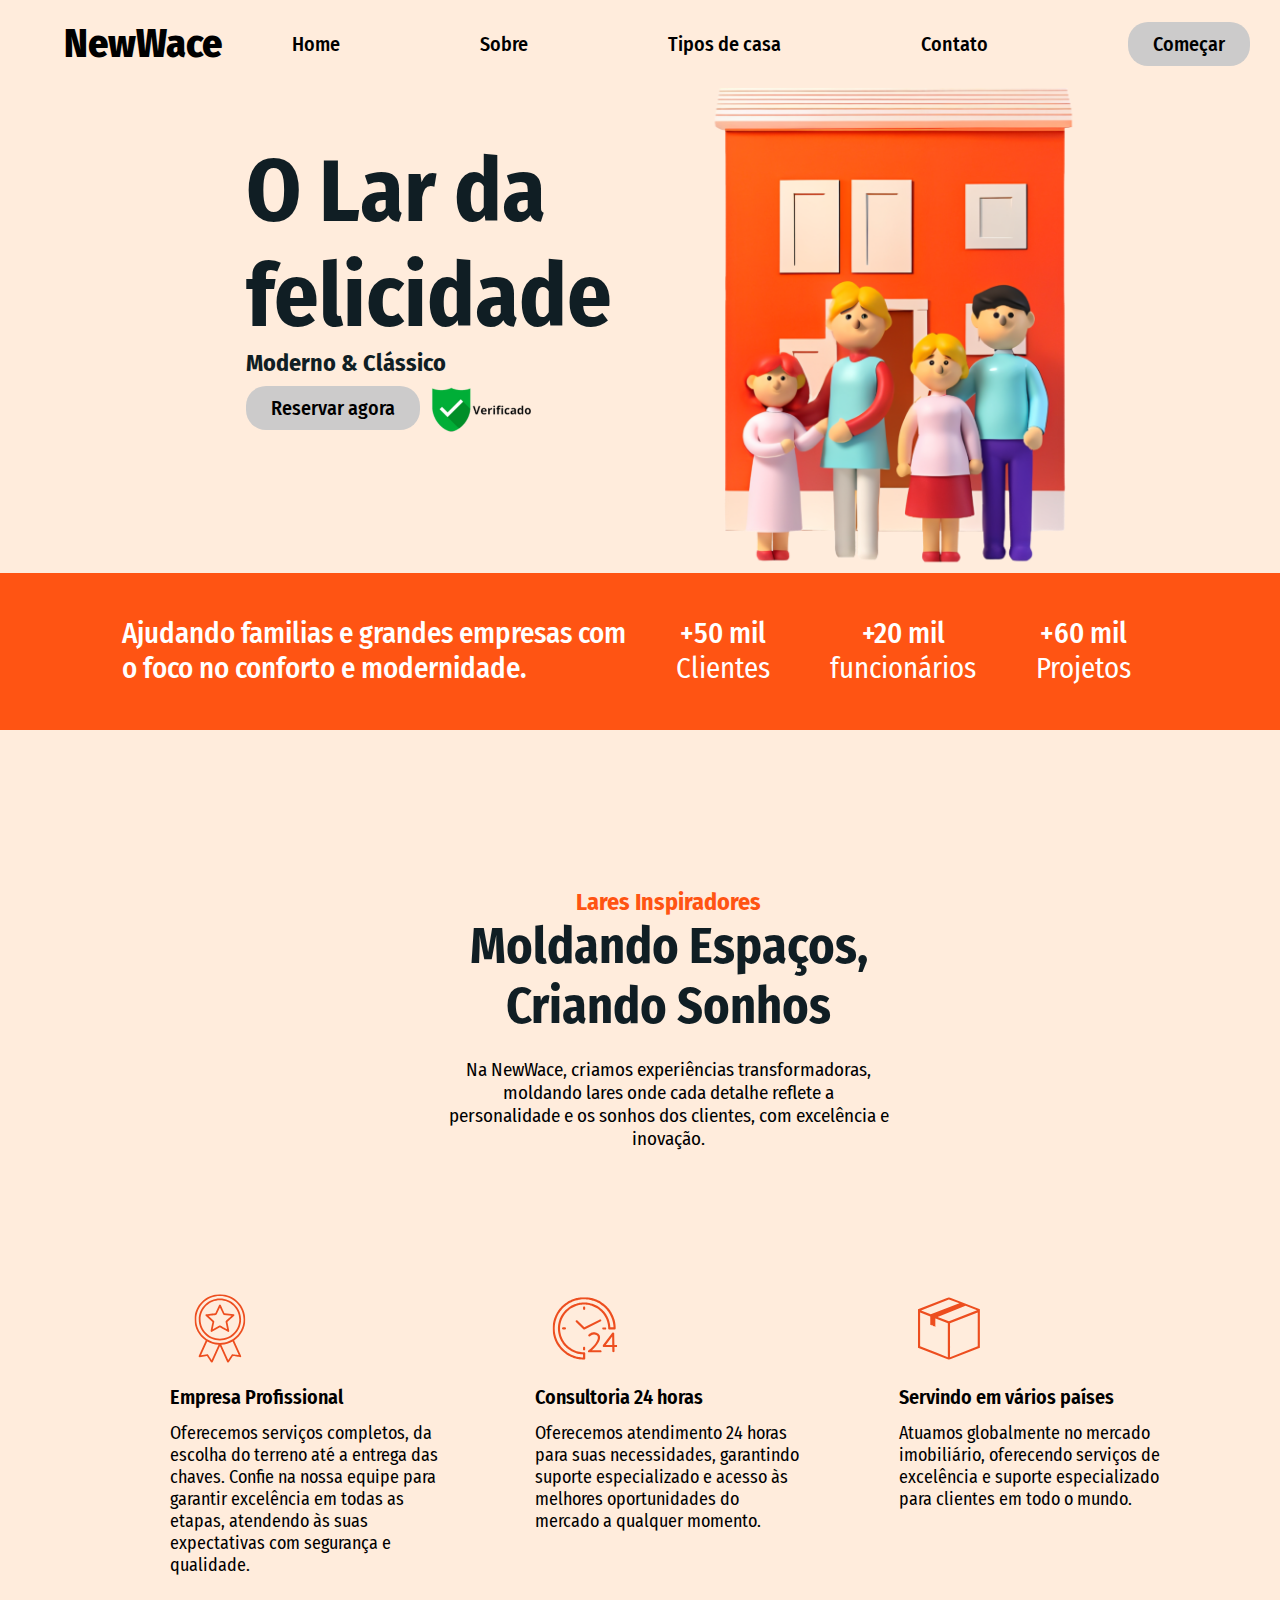
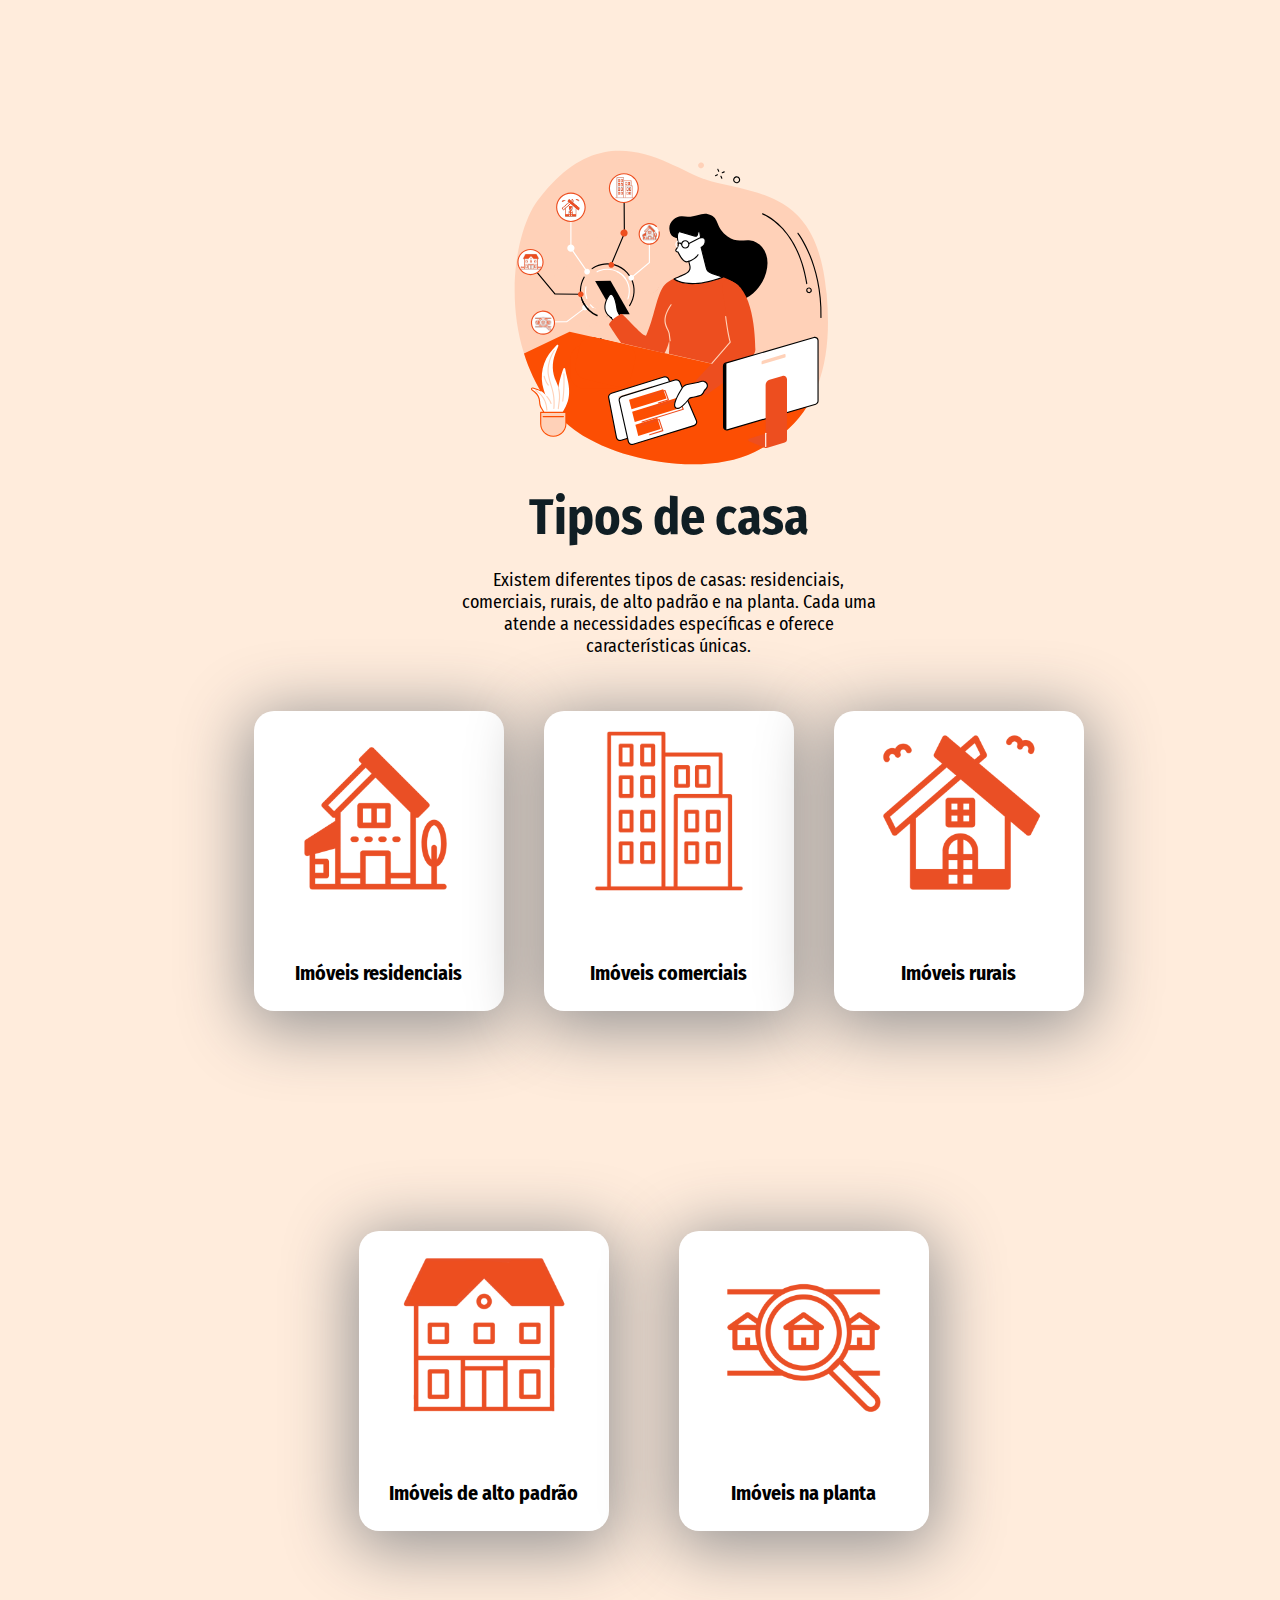
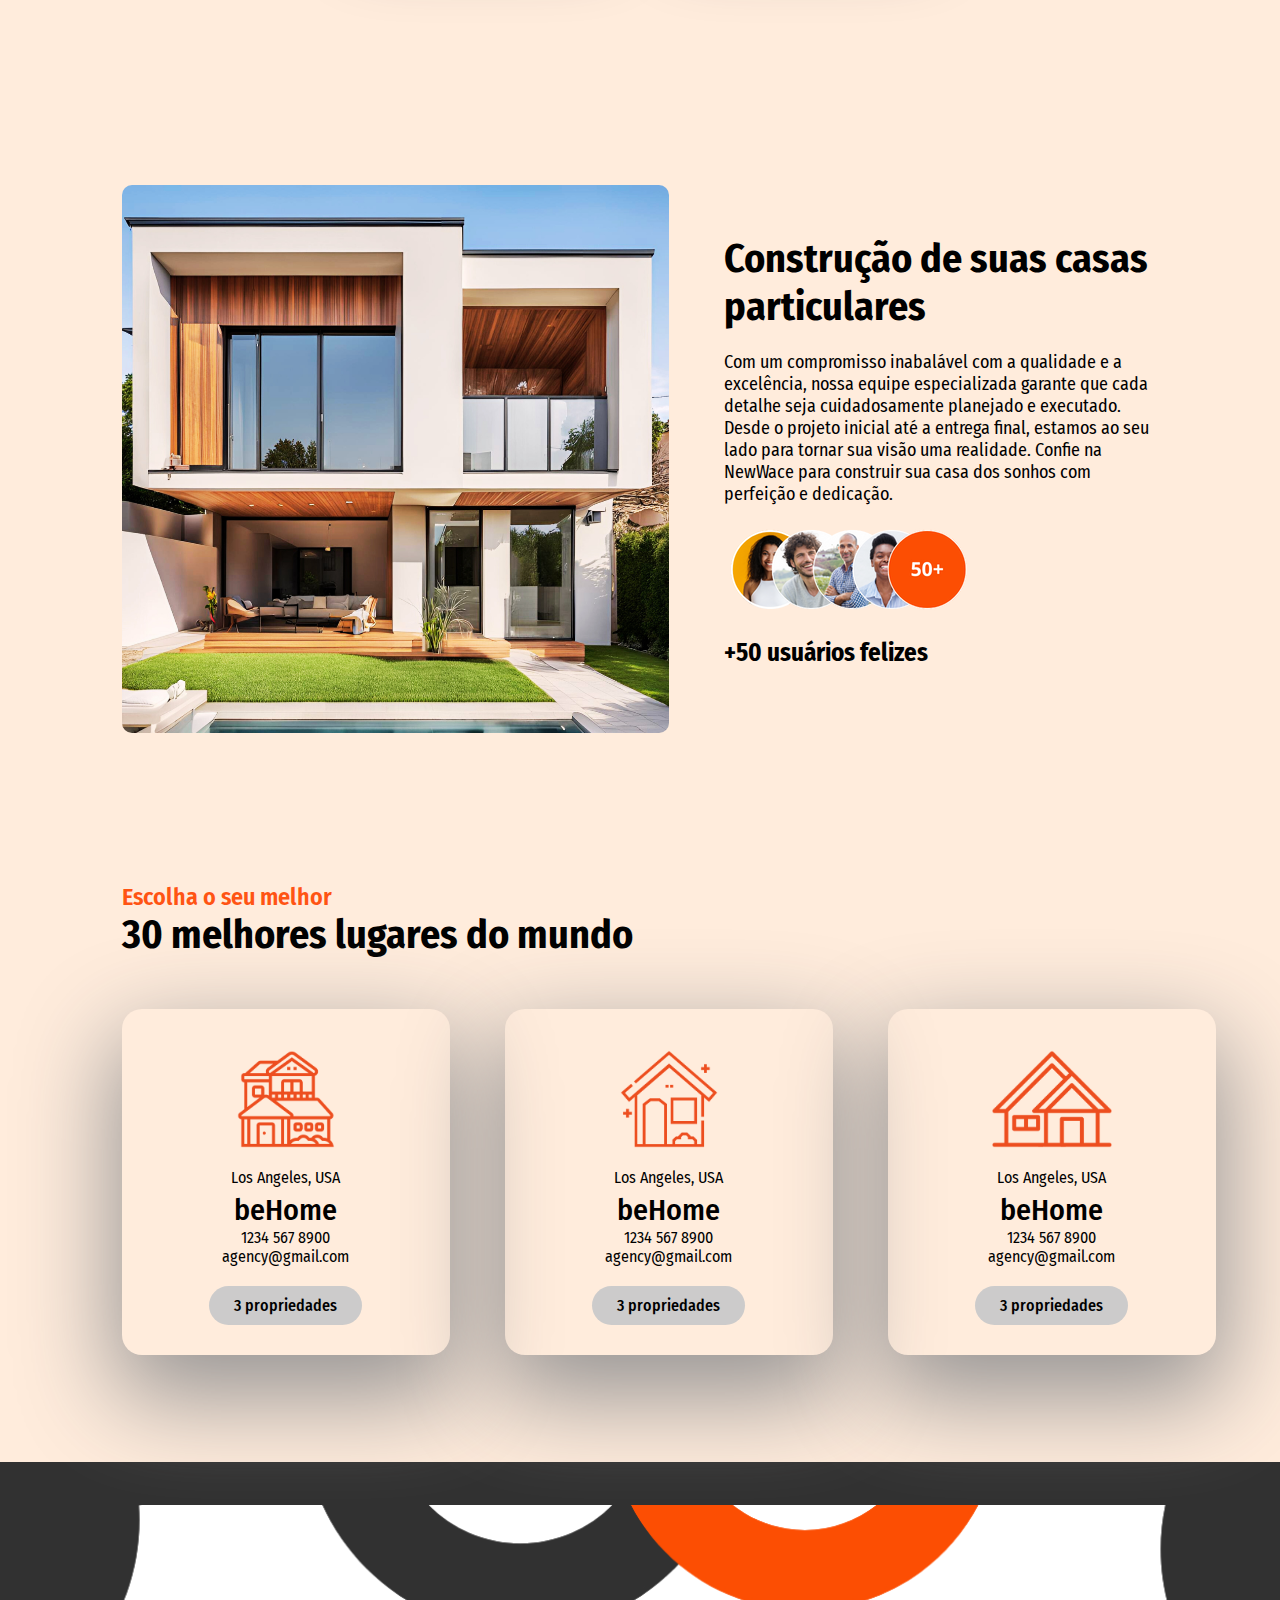
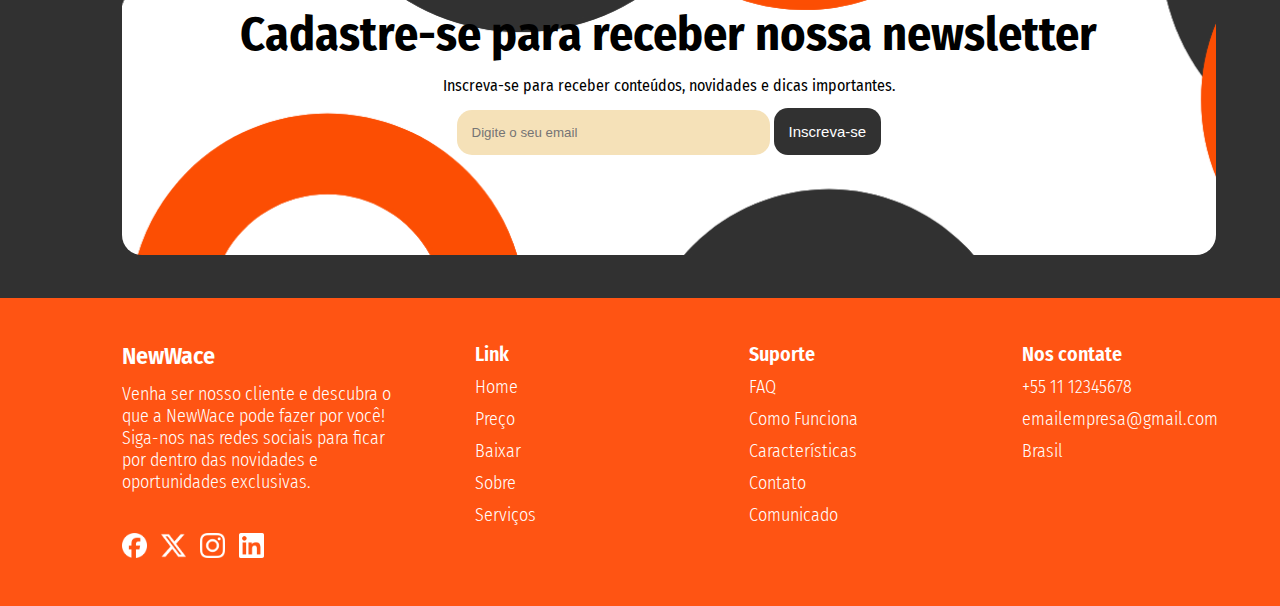
==== commit 6b70d8cb: "Atualizações significativas no projeto:" ====
--- a/index.html
+++ b/index.html
@@ -1,54 +1,54 @@
 <!DOCTYPE html>
 <html lang="pt-br">
-<head>
-    <meta charset="UTF-8">
-    <meta name="viewport" content="width=device-width, initial-scale=1.0">
-    <link rel="stylesheet" href="css/style.css">
-    <title>Projeto Website</title>
-</head>
-<body>
-    <div class="barra-cinza">
-        <!-- header -->
-        <header>
-            <!-- container -->
-            <div class="container">
-                <nav>
-                    <div class="logo">
-                        <a href="index.html"> NewWace</a>
-                    </div>
-                    <ul class="ul">
-                        <li> <a href="#">Home</a></li>
-                        <li> <a href="#">Sobre</a></li>
-                        <li> <a href="#">Tipos de casa</a></li>
-                        <li> <a href="#">Contato</a></li>
-                        <li> <a href="#"> <button class="btn-gradiente">Começar</button></a></li>
-                    </ul>
-                    <div class="menu-icon">
-                        <img src="img/menu.png" alt="ícone de menu">
-                    </div>
-                </nav>
-            </div>
-            <!-- end container-->
-        </header>
-        <!-- end header -->
-    </div>
-    <!-- main -->
+    <head>
+        <meta charset="UTF-8">
+        <meta name="viewport" content="width=device-width, initial-scale=1.0">
+        <link rel="stylesheet" href="css/style.css">
+        <title>Projeto Website</title>
+    </head>
+    <body>
+        <div class="barra">
+            <!-- header -->
+            <header id="header">
+                <!-- container -->
+                <div class="container">
+                    <nav>
+                        <div class="logo">
+                            <a href="#home"> NewWace</a>
+                        </div>
+                        <ul class="ul">
+                            <li> <a href="#home">Home</a></li>
+                            <li> <a href="#sobre">Sobre</a></li>
+                            <li> <a href="#tipos-casa">Tipos de casa</a></li>
+                            <li> <a href="404.html">Contato</a></li>
+                            <li> <a href="#"> <button onclick="openModal" id="comecarBtn" class="button">Começar</button></a></li>
+                        </ul>
+                        <div class="menu-icon">
+                            <img src="img/menu.png" alt="ícone de menu">
+                        </div>
+                    </nav>
+                </div>
+                <!-- end container-->
+            </header>
+            <!-- end header -->
+        </div>
+        <!-- main -->
         <main>
             <!-- container -->
-            <div class="container">
+            <div class="container" id="home">
                 <!-- main text-->
                 <div class="main-text">
                     <h1 class="h1welcome">O Lar da felicidade</h1>
                     <h2>Moderno & Clássico</h2>
                     <div>
-                        <button class="btn-gradiente">Reservar agora</button>
+                        <button onclick="openModal()" id="reservarAgoraBtn" class="button">Reservar agora</button>
                         <img src="img/verificado.png" alt="ícone de verificado">
                     </div>
                 </div>
                 <!-- end main text -->
                 <!-- main img -->
                 <div class="main-img">
-                    <img src="img/background (1).png" alt="bonecos de uma mãe, um pai e suas duas filhas felizes em frente a uma casa laranja">
+                    <img src="img/background.png" alt="bonecos de uma mãe, um pai e suas duas filhas felizes em frente a uma casa laranja">
                 </div>
                 <!-- end main img-->
             </div> 
@@ -85,24 +85,19 @@
         </section>
         <!-- end resultados -->
         <!-- section sobre -->
-         <section class="sobre">
+        <section class="sobre" id="sobre">
             <div class="container">
                 <!-- sobre-text -->
                 <div class="sobre-text">
-                    <h3>A <b>NewWace</b></h3>
-                    <p>
-                        Com mais de 30 anos de atuação, a NewWace é a sua nova referência em excelência imobiliária. Aqui, oferecemos mais do que casas; construímos sonhos. Com a expertise adquirida ao longo de toda nossa existência, buscamos não apenas incorporar condomínios de casas prontas, mas também criar lares onde memórias preciosas são feitas. Já são mais de 60 mil projetos concluídos, com o objetivo de aumentar a qualidade de vida das famílias, atendendo ao máximo todos os seus anseios na busca por um lar. Seja bem-vindo à NewWace, onde a felicidade e a excelência se encontram. Junte-se a nós nessa jornada de transformar espaços em lugares que você chama de lar.<br>
-                        Bem-vindo à sua <b>nova casa</b>, bem-vindo à <b>NewWace.</b>
+                    <h1> Lares Inspiradores </h1>
+                    <h3> Moldando Espaços, Criando Sonhos </h3>
+                    <p>
+                        Na NewWace, criamos experiências transformadoras, moldando lares onde cada detalhe reflete a personalidade e os sonhos dos clientes, com excelência e inovação.
                     </p>
                 </div>
                 <!-- end sobre text -->
-                <!-- sobre img -->
-                <div class="sobre-img">
-                    <img src="img/casa-sobre.svg" alt="imagem de casas em construção">
-                </div>
-                <!-- end sobre img -->
-            </div>
-         </section>
+            </div>
+        </section>
         <!-- end section sobre-->
         <!-- diferenciais -->
         <section class="diferenciais">
@@ -111,36 +106,112 @@
                     <img src="img/medalha.svg" alt="ícone de medalha">
                     <h3 class="titulo">Empresa Profissional</h3>
                     <p>
-                         Oferecemos serviços completos, da escolha do terreno à entrega das chaves. Nossa equipe experiente garante excelência em cada etapa, atendendo às expectativas dos clientes. Confie na NewWace para construir seu futuro com segurança e qualidade.
+                        Oferecemos serviços completos, da escolha do terreno até a entrega das chaves. Confie na nossa equipe para garantir excelência em todas as etapas, atendendo às suas expectativas com segurança e qualidade.
                     </p>
                 </div>
                 <div class="cards">
                     <img src="img/24h.svg" alt="ícone de relógio 24 horas">
                     <h3 class="titulo">Consultoria 24 horas</h3>
                     <p>
-                        Oferecemos atendimento 24 horas para atender todas as suas necessidades. Estamos sempre disponíveis para fornecer suporte e orientação especializada, garantindo que você tenha acesso às melhores oportunidades do mercado a qualquer hora do dia ou da noite.
+                        Oferecemos atendimento 24 horas para suas necessidades, garantindo suporte especializado e acesso às melhores oportunidades do mercado a qualquer momento.
                     </p>
                 </div>
                 <div class="cards">
                     <img src="img/caixa.svg" alt="ícone de caixa">
                     <h3 class="titulo">Servindo em vários países</h3>
                     <p>
-                        Atuamos em vários países, oferecendo serviços de excelência no mercado imobiliário global. Com uma rede internacional de profissionais experientes, garantimos suporte especializado e oportunidades únicas para nossos clientes, onde quer que estejam.
+                        Atuamos globalmente no mercado imobiliário, oferecendo serviços de excelência e suporte especializado para clientes em todo o mundo.
                     </p>
                 </div>
             </div>
         </section>
         <!-- end diferenciais -->
         <!-- tipos casas -->
-        <section class="tipos-casa">
+        <section class="tipos-casa" id="tipos-casa">
             <div class="container">
                 <!-- tipos-img-->
                 <div class="tipos-img">
-                    <img src="img/tipos-casa.png" alt="personagem mulher com um computador vendo casas">
+                    <img src="img/tipos-casa.svg" alt="personagem mulher com um computador vendo casas">
                 </div>
                 <!-- end tipos-img-->
-            </div>
-
+                <!-- tipos-text -->
+                <div class="tipos-text">
+                    <h3>Tipos de casa</h3>
+                    <p>
+                        Existem diferentes tipos de casas: residenciais, comerciais, rurais, de alto padrão e na planta. Cada uma atende a necessidades específicas e oferece características únicas.
+                    </p>
+                </div>
+                <!-- end tipos-text -->
+                    <!-- cards container-->
+                    <div class="cards-container">
+                        <!-- cards item 1-->
+                        <div class="cards" id="card-1">
+                            <div class="img-box">
+                                <img src="img/residencial.png" alt="ícone de uma pequena casa residencial">
+                            </div>
+                            <div class="content">
+                                <h2>Imóveis residenciais</h2>
+                                <p>
+                                    Imóveis residenciais são construções destinadas à moradia de uma ou mais pessoas. Eles podem estar localizados em áreas urbanas ou rurais e devem possuir uma estrutura adequada para atender às necessidades básicas dos moradores, como quartos, cozinha, banheiro e sala de estar.
+                                </p>
+                            </div>
+                        </div>
+                        <!-- end card item 1 -->
+                        <!-- card item 2 -->
+                        <div class="cards" id="card-2">
+                            <div class="img-box">
+                                <img src="img/comercial.png" alt="ícone de um prédio comercial">
+                            </div>
+                            <div class="content">
+                                <h2>Imóveis comerciais</h2>
+                                    <p>
+                                        Imóveis comerciais são propriedades projetadas para abrigar atividades empresariais. Essas construções oferecem a infraestrutura necessária para negócios, incluindo salas, escritórios e depósitos. Investir em imóveis comerciais é uma excelente maneira de aplicar seu dinheiro, garantindo um retorno financeiro sólido e constante.
+                                    </p>
+                            </div>
+                        </div>
+                        <!-- end card item 2-->
+                        <!-- card item 3 -->
+                        <div class="cards" id="card-3">
+                            <div class="img-box">
+                                <img src="img/rural.png" alt="ícone de uma pequena casa rural">
+                            </div>
+                            <div class="content">
+                                <h2>Imóveis rurais</h2>
+                                <p>
+                                    Imóveis rurais são propriedades voltadas para atividades agrícolas e pecuárias. Esses terrenos são ideais para agronegócios, cultivo, criação de animais e outras práticas ligadas ao campo. Investir em imóveis rurais é uma excelente opção para quem deseja atuar no setor agropecuário.
+                                </p>
+                            </div>
+                        </div>
+                        <!-- end card item 3-->
+                        <!-- card item 4 -->
+                        <div class="cards" id="card-4">
+                            <div class="img-box">
+                                <img src="img/alto-padrao.png" alt="ícone de uma casa grande de alto padrão">
+                            </div>
+                            <div class="content">
+                                <h2>Imóveis de alto padrão</h2>
+                                <p>
+                                    Imóveis de alto padrão oferecem uma experiência única ao morador, proporcionando conforto, facilidade e qualidade de vida. Caracterizam-se pela alta qualidade dos materiais utilizados na construção e pela personalização dos projetos, garantindo exclusividade e sofisticação.
+                                    </p>
+                            </div>
+                        </div>
+                        <!-- end card item 4-->
+                        <!-- card item 5 -->
+                        <div class="cards" id="card-5">
+                            <div class="img-box">
+                                <img src="img/planta.png" alt="ícone de uma lupa procurando casas">
+                            </div>
+                            <div class="content">
+                                <h2>Imóveis na planta</h2>
+                                <p>
+                                    Imóveis na planta são aqueles que podem ser negociados durante a fase de projeto ou no início das obras. A compra é facilitada pelas condições de pagamento, permitindo ao comprador parcelar diretamente com a construtora e, se necessário, contratar o financiamento apenas após a entrega.
+                                    </p>
+                            </div>
+                        </div>
+                        <!-- end card item 5-->
+                    </div>
+                    <!-- end card container-->
+            </div>    
         </section>
         <!-- end tipos casa-->
         <!-- section casa -->
@@ -163,8 +234,8 @@
             </div>
         </section>
         <!-- end section casa -->
-         <!-- melhores lugares -->
-         <section>
+        <!-- melhores lugares -->
+        <section>
             <div class="melhores-lugares">
                 <div class="container">
                     <p class="azul">Escolha o seu melhor</p>
@@ -177,50 +248,50 @@
                             <p class="nome-casa">beHome</p>
                             <p class="contato"> 1234 567 8900 <br> agency@gmail.com 
                             </p>
-                            <button> 3 propriedades </button>
+                            <button onclick="window.location.href='404.html'">3 propriedades</button>
                         </div>
                         <!-- end card item 1-->
-                         <!-- card item 2-->
+                        <!-- card item 2-->
                         <div class="cards-item">
                             <img src="img/casa2.png" alt="icone casa 1">
                             <p class="local-casa"> Los Angeles, USA</p>
                             <p class="nome-casa">beHome</p>
                             <p class="contato"> 1234 567 8900 <br> agency@gmail.com 
                             </p>
-                            <button> 3 propriedades </button>
+                            <button onclick="window.location.href='404.html'">3 propriedades</button>
                         </div>
                         <!-- end card item 2-->
-                         <!-- card item 3-->
+                        <!-- card item 3-->
                         <div class="cards-item">
                             <img src="img/casa3.png" alt="icone casa 1">
                             <p class="local-casa"> Los Angeles, USA</p>
                             <p class="nome-casa">beHome</p>
                             <p class="contato"> 1234 567 8900 <br> agency@gmail.com 
                             </p>
-                            <button> 3 propriedades </button>
+                            <button onclick="window.location.href='404.html'">3 propriedades</button>
                         </div>
                         <!-- end card item 3-->
                     </div>
                 </div>
             </div>
-         </section>
-         <!-- end melhores lugares-->
-          <!-- newsletter -->
-           <section class="newsletter">
+        </section>
+        <!-- end melhores lugares-->
+        <!-- newsletter -->
+        <section class="newsletter">
             <div class="container">
                 <div class="box-newletter">
-                <h2>Cadastre-se para receber nossa newsletter</h2>
-                <p>Inscreva-se para receber conteúdos, novidades e dicas importantes.</p>
-                <form>
-                    <input type="email" placeholder="Digite o seu email">
-                    <button>Inscreva-se</button>
-                </form>
-                </div>
-            </div>
-           </section>
-          <!-- end newsletter-->
-           <!-- footer -->
-           <footer>
+                    <h2>Cadastre-se para receber nossa newsletter</h2>
+                    <p>Inscreva-se para receber conteúdos, novidades e dicas importantes.</p>
+                    <form>
+                        <input type="email" placeholder="Digite o seu email">
+                        <button class="button-rs">Inscreva-se</button>
+                    </form>
+                </div>
+            </div>
+        </section>
+        <!-- end newsletter-->
+        <!-- footer -->
+        <footer>
             <div class="container">
                 <ul>
                     <h3 class="titulo">NewWace</h3>
@@ -235,20 +306,20 @@
                     </div>
                 </ul>
                 <ul>
-                  <h3>Link</h3>  
-                  <li> <a href="#">Home</a></li>
-                  <li> <a href="#">Preço</a></li>
-                  <li> <a href="#">Baixar</a></li>
-                  <li> <a href="#"></a>Sobre</li>
-                  <li> <a href="#"></a>Serviços</li>
+                    <h3>Link</h3>  
+                    <li> <a href="#home">Home</a></li>
+                    <li> <a href="404.html">Preço</a></li>
+                    <li> <a href="404.html">Baixar</a></li>
+                    <li> <a href="#">Sobre</a></li>
+                    <li> <a href="404.html">Serviços</a></li>
                 </ul>
                 <ul>
                     <h3>Suporte</h3>
-                    <li> <a href="#">FAQ</a></li>
-                    <li> <a href="#">Como Funciona</a></li>
-                    <li> <a href="#">Características</a></li>
-                    <li> <a href="#"></a>Contato</li>
-                    <li> <a href="#"></a>Comunicado</li>
+                    <li> <a href="404.html">FAQ</a></li>
+                    <li> <a href="404.html">Como Funciona</a></li>
+                    <li> <a href="404.html">Características</a></li>
+                    <li> <a href="404.html">Contato</a></li>
+                    <li> <a href="404.html">Comunicado</a></li>
                 </ul>
                 <ul>
                     <h3>Nos contate</h3>
@@ -260,11 +331,115 @@
                     </li>
                     <li>
                         <p>Brasil</p>
-                    </li>
-                </ul>
-            </div>
-           </footer>
-           <!-- end footer -->
-    <script src="js/main.js"></script>   
-</body>
+                    </ul>
+                </div>
+        </footer>
+        <!-- end footer -->
+        <!-- Modal Reserva -->
+        <div id="reservaModal" class="modal">
+            <div class="modal-content">
+                <div class="img-reserva">
+                    <img src="img/reserva.svg" alt="personagem de uma mulher fazendo contato com um cliente">
+                </div>
+                <div class="form">
+                    <button class="close-btn" id="close-btn"><img src="img/close.png" alt="ícone de fechar"></button>
+                    <h2 class="titulo">Faça sua Reserva </h2>
+                    <p>Insira seu email e número de celular, e um dos nossos especialistas entrará em contato! </p>
+                    <form id="reservaForm">
+                        <input type="email" placeholder="Email">
+                        <input type="tel" placeholder="Número">
+                        <button class="button-rs" type="submit">Enviar</button>
+                    </form>
+                </div>
+            </div>
+        </div>
+        <!-- end modal reserva -->
+        <!-- Modal Inscrição Reserva -->
+        <div id="inscReservaModal" class="modal">
+            <div class="modal-content">
+                <div class="img-inscricao">
+                    <img src="img/inscricao.svg" alt="personagem de uma mulher recebendo emails">
+                </div>
+                <div class="form">
+                    <button class="close-btn" id="close-btn"><img src="img/close.png" alt="ícone de fechar"></button>
+                    <div class="text">
+                        <h2>Inscrição confirmada!</h2>
+                        <p>
+                            Parabéns! Sua inscrição foi confirmada. <br>
+                            Em breve, um dos nossos especialistas entrará em contato com você.
+                        </p>
+                    </div>
+                </div>
+            </div>
+        </div>
+        <!-- end modal Inscrição -->
+        <!-- end modal inscricao reserva -->
+        <!-- Modal Login -->
+        <div id="loginModal" class="modal">
+            <div class="modal-content">
+                <div class="img-login">
+                    <img src="img/login.svg" alt="personagem mulher fazendo login">
+                </div>
+                <div class="form">
+                    <button class="close-btn" id="close-btn"><img src="img/close.png" alt="ícone de fechar"></button>
+                        <h2 class="titulo">Login</h2>
+                    <form id="loginForm">
+                        <input type="email" id="loginEmail" placeholder="Digite o seu email" required>
+                        <input type="password" id="loginPassword" placeholder="Digite sua senha" required>
+                        <div class="form-footer">
+                            <label class="remember-me">
+                                <input type="checkbox" id="rememberMe">
+                                <span>Lembrar de mim</span>
+                            </label>
+                            <a href="404.html" class="forget-password">Esqueceu a senha?</a>
+                        </div>
+                        <button class="button-rs" type="submit">Enviar</button>
+                    </form>                                     
+                    <p>Não tem cadastro? <a href="#" id="cadastroLink" class="click">Clique aqui</a></p>
+                </div>
+            </div>
+        </div>
+        <!-- end modal login -->
+        <!-- Modal Cadastro -->
+        <div id="cadastroModal" class="modal">
+            <div class="modal-content">
+                <div class="img-cadastro">
+                    <img src="img/cadastro.svg" alt="personagem mulher fazendo seu cadastro">
+                </div>
+                <div class="form">  
+                    <button class="close-btn" id="close-btn"><img src="img/close.png" alt="ícone de fechar"></button>
+                    <h2 class="titulo">Cadastro</h2>
+                    <form id="cadastroForm">
+                        <input type="text" placeholder="Digite o seu nome">
+                        <input type="email" placeholder="Digite o seu email">
+                        <input type="password" placeholder="Crie uma senha">
+                        <input type="password" placeholder="Confirme sua senha">
+                        <button class="button-rs" type="submit">Cadastrar</button>
+                    </form>                
+                </div>
+            </div>
+        </div>
+        <!-- end modal cadastro -->
+        <!-- Modal Inscrição -->
+        <div id="inscricaoModal" class="modal">
+            <div class="modal-content">
+                <div class="img-inscricao">
+                    <img src="img/inscricao.svg" alt="personagem de uma mulher recebendo emails">
+                </div>
+                <div class="form">
+                    <button class="close-btn" id="close-btn"><img src="img/close.png" alt="ícone de fechar"></button>
+                    <div class="text">
+                        <h2>Inscrição confirmada!</h2>
+                        <p>
+                            Parabéns! Você está agora oficialmente inscrito em nossa newsletter.<br>
+                            Fique atento à sua caixa de entrada para receber as últimas notícias, atualizações exclusivas e ofertas especiais diretamente em seu email.<br>
+                            <b> Obrigado por se juntar à nossa comunidade! </b>
+                        </p>
+                    </div>
+                </div>
+            </div>
+        </div>
+        <!-- end modal Inscrição -->
+        <script src="js/main.js"></script>   
+    </body>
 </html>--- a/css/style.css
+++ b/css/style.css
@@ -4,9 +4,8 @@
 /*Estilos Gerais*/
 :root{
     --laranja: #FF5413;
+    --claro: #ffecdc;
     --azul-escuro: #101E24;
-    --cinza:#313131;
-    --degrade-btn: linear-gradient(#FF5C1F, #ED4725);
 }
 *{
     margin: 0;
@@ -17,16 +16,18 @@
 }
 body{
     font-family: "Fira Sans Condensed", sans-serif; 
-}
-.barra-cinza{
-    background: #ffecdc;
-}
+    background-color: var(--claro);
+}
+
 ::-webkit-scrollbar{
     width: 10px;
 }
 ::-webkit-scrollbar-thumb{
     background-color: var(--laranja);   
     border-radius: 5px;
+}
+html{
+    scroll-behavior: smooth;
 }
 /*end estilos gerais*/
 
@@ -42,20 +43,28 @@
 footer{
     padding: 2.7rem 5%;
 }
-.btn-gradiente{
+.button{
     padding: 10px 25px;
-    color: black;
     border: none;
     cursor: pointer;
-    background-image: var(--degrade-btn);
+    background-color: #cccbcb;
     border-radius: 20px;
     font-family: "Fira Sans Condensed", sans-serif;
     font-size: 20px;
-    font-weight:700;
+    font-weight:500;
+}
+.button:hover{
+    background-color: #ff5613;
 }
 /* end reutilizaveis */
 
 /* classes do site*/
+#header{
+    width: 100%;
+    position: fixed;
+    background-color: var(--claro);
+    z-index: 1000;
+}
 nav{
     display: flex;
     justify-content: space-between;
@@ -92,11 +101,11 @@
     display: flex;
     align-items: center;
     justify-content: space-between;
-    background-color: #ffecdc;
 }
 .main-text {
     width: 40%;
     color: #101E24; 
+    margin-left: 15%;
 }
 .main-text h1{
     font-size: 5.5rem;
@@ -104,21 +113,236 @@
 .main-text div{
     display: flex;
     align-items: center;
+    margin-top: 5px;
+}
+.main-img{
+    width: 50%;
+    align-items: flex-end;
+    margin-top: 5%;
+}
+.main-img img{
+    width: 65%;
+}
+/* end main */
+
+/* 404 */
+.background-404 {
+    display: flex;
+    flex-direction: row;
+    height: 100vh;
+    background-image: url("../img/404.svg");
+    background-size: cover;
+    background-position: center;
+    background-repeat: no-repeat;
+}
+.text-404 {
+    display: flex;
+    flex-direction: column;
+    justify-content: center;
+    align-items: flex-start;
+    text-align: left;
+    width: 50%;
+    padding: 0 20px;
+    margin: 5%;
+    color: #101E24;
+}
+.text-404 h3 {
+    font-size: 5.5rem;
+    margin: 0;
+}
+.text-404 h2 {
+    font-size: 2rem;
+    margin: 20px 0 10px;
+}
+.text-404 p {
+    font-size: 1.5rem;
+    margin: 0;
+}
+.text-404 a {
+    color: var(--laranja);
+}
+/* end 404 */
+
+/* modal */
+.modal{
+    display: none;
+    position: fixed;
+    z-index: 1000;
+    left: 0;
+    top: 0;
+    width: 100%;
+    height: 100%;
+    overflow: auto;
+    background-color: rgba(0, 0, 0, 0.5);
+}
+.modal.open{
+    display: flex;
+}
+.modal-content {
+    background-color: #fee9d6;
+    margin: 5% auto;
+    border: 1px solid #888;
+    width: 80%;
+    max-width: 80%;
+    border-radius: 20px;
+    text-align: center;
+    display: flex;
+    align-items: stretch; 
+    justify-content: space-between;
+    overflow: hidden;
+}
+.modal .img-reserva,
+.modal .img-login,
+.modal .img-cadastro,
+.modal .img-inscricao{
+    width: 50%;
+    color: #101E24;
+    display: flex;
+}
+.modal .img-reserva img,
+.modal .img-login img,
+.modal .img-cadastro img,
+.modal .img-inscricao img
+{
+    width: 100%;
+    border-radius: 20px 0 0 20px;
+    object-fit: cover;
+}
+.modal .form{
+    width: 50%;
+    padding: 20px;
+    display: flex;
+    flex-direction: column;
+    justify-content: center;
+}
+.modal .form h2 {
+    font-size: 3rem;
+}
+.modal-content p{
+    font-size: 18px;
+    margin: 3% auto;
+}
+.modal-content p .click{
+    color: black;
+}
+
+.modal-content p .click:hover{
+    color: var(--laranja);
+}
+.remember-me {
+    display: flex;
+    align-items: center;
+}
+.remember-me input[type="checkbox"] {
+    margin-right: 10px;
+}
+input[type="checkbox"] {
+    display: flex;
+    appearance: none;
+    width: 18px;
+    height: 18px;
+    background-color: #ccc;
+    border: 2px solid var(--laranja);
+    border-radius: 7px;
+    cursor: pointer;
+}
+input[type="checkbox"]:checked {
+    background-color: var(--laranja);
+    border: 2px solid var(--laranja);
+}
+input[type="checkbox"]:checked::after {
+    content: '✔';
+    color: white;
+    font-size: 10px;
+    display: flex;
+    align-items: center;
+    justify-content: center;
+    width: 100%;
+    height: 100%;
+}
+.forget-password {
+    color: black;
+    text-decoration: none;
+    cursor: pointer;
+}
+.forget-password:hover {
+    color: var(--laranja);
+}
+.form-footer {
+    display: flex;
+    justify-content: space-between;
+    align-items: center;
+    width: 60%; 
     margin-top: 20px;
 }
-.main-img{
-    width: 55%;
-    align-items: flex-end;
-    
-}
-.main-img img{
-    width: 100%;
-}
-/* end main */
-
+.close-btn{
+    position: absolute;
+    top: 11%;
+    right: 11%;
+    border: 0;
+    background-color: transparent;
+    cursor: pointer;
+}
+.close-btn img{
+    width: 30px;
+}
+.modal form {
+    display: flex;
+    flex-direction: column;
+    gap: 10px;
+    align-items: center;
+    margin-top: 5%;
+}
+.modal input[type="email"],
+.modal input[type="password"],
+.modal input[type="tel"],
+.modal input[type="text"]
+{
+    width: 60%;
+    padding: 20px;
+    border-radius: 15px;
+    border: none;
+    outline: none;
+    color: #00000098;
+}
+.modal .button-rs {
+    padding: 15px;
+    border: none;
+    cursor: pointer;
+    background-color: #313131;
+    font-size: 15px;
+    border-radius: 20px;
+    font-family: "Fira Sans Condensed", sans-serif;
+    outline: none;
+    width: 60%;
+    font-size: 20px;
+    font-weight:500;
+    color: white;
+    margin-top: 5%;
+}
+.modal .button-rs:hover {
+    background-color: #ff5613;
+}
+@keyframes openmodal{
+    from{
+        opacity: 0;
+        transform: translate3d(0, -20px, -5px);
+    }
+    to{
+        opacity: 1;
+        transform: translate3d(0, 0, 0);
+    }
+}
+.modal.open .modal-content {
+    animation: openmodal 0.5s;
+}
+/* end modal */
 /* menu icon */
 .menu-icon {
     display: none;
+}
+.menu-icon img{
+    width: 30px;
 }
 /*end menu icon*/
 
@@ -155,42 +379,39 @@
 }
 /* end resultados */
 /*sobre*/
-.sobre .container{
-    display: flex;
-    align-items: center;
-    margin-top: 5%;
-}
- .sobre .sobre-img{
-    width: 50%;
-}
- .sobre .sobre-img img{
+.sobre .container {
+    display: flex;
+    flex-direction: column;
+    align-items: center; 
     width: 100%;
-    border-radius: 15px;
-}
- .sobre .sobre-text{
-    width: 50%;
-    padding: 5% 5%;
+    max-width: 500px; 
+    margin-top: 10%;
+    margin-right: auto;
+}
+.sobre .sobre-text {
+    text-align: center;
+    width: 100%;
+    font-size: 19px;
+}
+ .sobre .sobre-text h1{
+    font-size: 1.500rem;
+    line-height: 1.75rem;
+    color: var(--laranja);
 }
  .sobre .sobre-text h3{
-    font-size: 2.5rem;
-}
- .sobre .sobre-text h3 b{
-    color: var(--laranja);
-}
- .sobre .sobre-text p{
-    margin: 20px auto;
-    color: #969494;
-    font-size: 18px;
-}
- .sobre .sobre-text p b{
-    color: var(--laranja);
-}
+    font-size: 50px;
+    color: var(--azul-escuro)
+}
+.sobre .sobre-text p{
+    margin: 5% auto;
+    font-weight: 400;
+}
+
 /* end sobre*/
 /* section diferenciais */
 .diferenciais .container{
     display: flex;
     justify-content: space-between;
-    margin: 30px auto;
 }
 .diferenciais .cards {
    width: 30%;
@@ -209,19 +430,109 @@
 .diferenciais .cards .titulo{
     margin: 13px 0;
     font-weight: 600;
+    font-size: 20px;
 }
 .diferenciais .cards p{
-    color: #969494;
     font-size: 18px;
+    font-weight: 400;
 }
 /* end section diferenciais*/
-
+/* tipos casa */
+.tipos-casa .container{
+    display: flex;
+    flex-direction: column;
+    align-items: center;
+    text-align: center;
+    
+}
+.tipos-casa .tipos-img{
+    width: 50%;
+    margin-top: 5%;
+    margin-bottom: 1rem;
+}
+.tipos-casa .tipos-img img{
+    width: 60%;
+}
+.tipos-casa .tipos-text{
+    width: 50%;
+    padding: 0% 5%;
+    margin-bottom: 2rem;
+}
+.tipos-casa .tipos-text h3{
+    font-size: 50px;
+    color: var(--azul-escuro);
+}
+.tipos-casa .tipos-text p{
+    margin: 5% auto;
+    font-weight: 400;
+    font-size: 18px;
+}
+.cards-container {
+    display: flex;
+    justify-content: center;
+    gap: 40px; 
+    flex-wrap: wrap;
+}
+.tipos-casa .cards {
+    display: flex;
+    justify-content: center;
+    gap: 20px;
+    width: 250px;
+    height: 300px;
+    position: relative;
+    background-color: #fff;
+    border-radius: 20px;
+    box-shadow: 0px 10px 67px 8px #969494;
+    transition: 0.5s;
+}
+.tipos-casa .cards:hover{
+    height: 480px;
+}
+.cards .img-box{
+    position: absolute;
+    width: 250px;
+    height: auto;
+    top: 0px;
+    transition: 0.5s;
+}
+.cards:hover .img-box{
+    top: -50px;
+    transform: scale(0.50);
+}
+.cards .img-box img{
+    width: 80%;
+    height: 100%;
+    object-fit: cover;
+}
+.cards .content{
+    display: flex;
+    flex-direction: column;
+    gap: 18px;
+    position: absolute;
+    top: 250px;
+    width: 100%;
+    padding: 0px 30px;
+    text-align: center;
+    height: 30px;
+    overflow: hidden;
+    transition: 0.5s;
+}
+.cards .content h2{
+    font-size: 20px;
+}
+.cards:hover .content{
+    top: 130px;
+    height: 350px;
+    padding: 10% 30px;
+}
+/* end tipos casa */
 /* section casa*/
 .casa .container{
     display: flex;
     align-items: center;
 }
 .casa .casa-img{
+    margin-top: 15%;
     width: 50%;
 }
 .casa .casa-img img{
@@ -229,6 +540,7 @@
     border-radius: 10px;
 }
 .casa .casa-text{
+    margin-top: 15%;
     width: 50%;
     padding: 5% 5%;
 }
@@ -237,7 +549,6 @@
 }
 .casa .casa-text p{
     margin: 20px auto;
-    color: #969494;
     font-size: 18px;
 }
 .casa .casa-text p b{
@@ -273,7 +584,6 @@
 }
 .melhores-lugares .cards .local-casa{
     margin: 5px 0;
-    color: #969494;
 }
 .melhores-lugares .cards .nome-casa{
     font-size: 30px;
@@ -281,14 +591,19 @@
 }
 .melhores-lugares .cards .contato{
     margin-bottom: 20px;
-    color: #706e6e;
 }
 .melhores-lugares .cards button{
-    padding: 10px 20px;
-    color: white;
-    background-color: var(--laranja);
+    padding: 10px 25px;
+    background-color: #cccbcb;
     border: none;
-    border-radius: 05px;
+    border-radius: 20px;
+    cursor: pointer;
+    font-family: "Fira Sans Condensed", sans-serif;
+    font-size: 16px;
+    font-weight:500;
+}
+.melhores-lugares .cards button:hover{
+    background-color: #ff5613; 
 }
 /*end melhores lugares*/
 
@@ -332,6 +647,9 @@
     background-color: #313131;
     cursor: pointer;
 }
+.newsletter .box-newletter button:hover{
+    background-color: #ff5613;
+}
 
 /* end newsletter */
 
@@ -361,6 +679,7 @@
 footer .container .redes-sociais img{
     width: 25px;
     margin-right: 10px;
+    cursor: pointer;
 }
 footer .container ul > p{
     margin-top: 5%;
@@ -368,12 +687,56 @@
 }
 footer .container li{
     margin: 10px 80px;
+    cursor: pointer;
 }
 footer .container a{
     color: white;
 }
 /*end footer*/
 /* responsivo */
+@media(max-width: 1650px){
+    .cards-container {
+        display: flex;
+        flex-wrap: wrap;
+        position: relative;
+    }
+    #card-1, #card-2, #card-3 {
+        position: relative;
+        z-index: 1;
+    }
+    #card-4, #card-5 {
+        position: absolute;
+        top: 520px; 
+        z-index: 0;
+    }
+    #card-4 {
+        left: calc(50% - 310px);
+    }
+    #card-5 {
+        left: calc(50% + 10px);
+    }
+    .casa .container{
+        margin-top: 32%;
+    }
+}
+@media(max-width: 1600px){
+    .casa .container{
+        margin-top: 40%;
+    }
+}
+@media(max-width: 1500px){
+    .close-btn{
+        top: 10%;
+    }
+}
+@media(max-width: 1350px){
+    .close-btn{
+        top: 8%;
+    }
+    .casa .container{
+        margin-top: 45%;
+    }
+}
 @media(max-width: 1165px){
     .menu-icon {
         display: block;
@@ -383,13 +746,13 @@
     }
     .ul{
         position: fixed;
-        background: var(--cinza);
+        background: var(--claro);
         top: 0;
         width: 100%;
         height: 100%;
         left: 100%;
         transition: 0.3s;
-        flex-direction: column;
+        flex-direction: column;                                         
         justify-content: center; 
     }
     .ul li{
@@ -403,11 +766,14 @@
         flex-direction: column;
     }
     main .container .main-img{
-        width: 100%;
+        width: 60%;
+        margin-left: 25%;
     }
     main .container .main-text{
         width: 100%;
         text-align: center;
+        margin: auto auto;
+        margin-top: 10%;
     }
     main .container .main-text h1{
         font-size: 4rem;
@@ -439,6 +805,9 @@
     .casa .casa-img{
         width: 100%;
         text-align: center;
+    }
+    .casa .casa-img{
+        margin-top: -2%;
     }
     .melhores-lugares .cards{
         flex-direction: column;
@@ -474,18 +843,280 @@
     .sobre .container{
         flex-direction: column;
     }
-    .sobre .sobre-img,
     .sobre .sobre-text{
         width: 100%;
         text-align: center;
     }
-
-}
-@media(max-width:500px){
+    .tipos-casa .container{
+        flex-direction: column;
+    }
+    .tipos-casa .tipos-text,
+    .tipos-casa .tipos-img{
+        width: 100%;
+        text-align: center;
+        margin-right: 5%;
+    }
+    .modal-content {
+        flex-direction: column;
+        width: 100%;
+        padding: 0;
+        height: 90%;
+        max-height: 90%;
+    }
+    .modal .img-reserva img,
+    .modal .img-login img,
+    .modal .img-cadastro img,
+    .modal .img-inscricao img
+    {
+        display: none;
+    }
+    .modal .img-reserva{
+        background-image: url("../img/reserva-respon.svg");
+        background-size: cover;
+        background-position: center;
+        width: 100%;
+        height: 50%;
+    }
+    .modal .img-login{
+        background-image: url("../img/login-respon.svg");
+        background-size: cover;
+        background-position: center;
+        width: 100%;
+        height: 50%;
+    }
+    .modal .img-cadastro{
+        background-image: url("../img/cadastro-respon.svg");
+        background-size: cover;
+        background-position: center;
+        width: 100%;
+        height: 50%;
+    }
+    .modal .img-inscricao{
+        background-image: url("../img/inscricao-respon.svg");
+        background-size: cover;
+        background-position: center;
+        width: 100%;
+        height: 50%;
+    }
+    .modal-content p{
+        margin: 0;
+    }
+    .modal .form .text{
+        text-align: center;
+        align-items: center;
+        margin-bottom: 25%;
+    }
+    .modal .form{
+        margin: 0% 25%;
+    }
+    .modal-content p {
+        margin: 0% auto;
+    }
+    .modal .img-reserva img {
+        border-radius: 20px 20px 0 0;
+    }
+    .form p{
+        margin-top: 2%;
+    }
+    .remember-me {
+        margin-top: -20px;
+    }
+    .forget-password {
+        margin-top: -20px; 
+    }
+    .modal .button-rs{
+        margin-top: 10px;
+        padding: 10px;
+    }
+    .close-btn {
+        top: 8%;
+    }
+    .newsletter .button-rs{
+        margin-top: 10px;
+        padding: 10px;
+    }
+    .text-404 a{
+        margin-left: 25%;
+    }
+    .close-btn {
+        top: 7%;
+    }
+   
+}
+@media(max-width:1135px){
+    .casa .container{
+        margin-top: 52%;
+    }
+}
+@media(max-width:1047px){
+    .background-404{
+        background-image: none;
+        flex-direction: column;
+    }
+    .container-404{
+        flex-direction: column;
+    }
+    .img-404{
+        background-image: url(../img/404-respon.svg);
+        background-size: cover;
+        background-position: center;
+        width: 100%;
+        height: 50%;
+    }
+    .text-404{
+        width: 100%;
+        text-align: center;
+        margin: 5% auto;
+        margin-top: 10%;
+        align-items: center;
+    }
+    .text-404 h3 {
+        font-size: 3.5rem;
+    }
+    .text-404 h2 {
+        font-size: 1.8rem;
+        margin: 20px 0 10px;
+    }
+    .text-404 p {
+        font-size: 1.3rem;
+        margin: 0;
+    }
+    .text-404 a {
+        margin-left: 0;
+    }
+    .close-btn {
+        top: 7%;
+    }
+}
+@media(max-width:963px){
+    #card-1, #card-2{
+        position: relative;
+        z-index: 1;
+    }
+    #card-3{
+        position: absolute;
+        top: 520px; 
+        z-index: 0;
+    }
+    #card-4, #card-5{
+        position: absolute;
+        top: 1040px; 
+        z-index: 0;
+    }
+    #card-4 {
+        left: calc(50% - 310px)
+    }
+    #card-5 {
+        left: calc(50% + 10px);
+    }
+    .casa .container{
+        margin-top: 120vh;
+    }
+}
+@media(max-width:770px){
     .resultados .resultados-numeros{
         flex-direction: column;
     }
     .resultados .resultados-numeros p{
         padding: 3%;
     }
-}
+    main .container .main-text{
+        width: 100%;
+        text-align: center;
+        margin: auto auto;
+        margin-top: 30%;
+    }
+    .modal .img-reserva img,
+    .modal .img-login img,
+    .modal .img-cadastro img,
+    .modal .img-inscricao img
+    {
+        display: flex;
+    }
+
+    .modal .img-reserva,
+    .modal .img-login,
+    .modal .img-inscricao{
+        width: 100%;
+        height: 40%;
+    }
+    .modal .img-cadastro{
+        height: 35%;
+    }
+    .modal input[type="email"],
+    .modal input[type="password"],
+    .modal input[type="tel"],
+    .modal input[type="text"]{
+        width: 100%;
+    }
+    .close-btn {
+        top: 6%;
+    }
+}
+@media(max-width:630px){
+    .close-btn {
+        top: 4%;
+    }
+    .modal .img-inscricao {
+        background-image: url("../img/inscricao.svg");
+        background-size: cover;
+        background-position: center;
+        width: 100%;
+        height: 50%;
+    }
+    .modal .form{
+        width: 100%;
+        height: 50%;
+        margin-top: 5%;
+        margin-left: 0;
+        margin-bottom: 20%;
+    }
+    .modal .form .text h2 {
+        font-size: 1.5rem;
+    } 
+    .remember-me span{
+        margin-left: -40%;
+        white-space: nowrap;
+    }
+    .forget-password{
+        margin-left: -15%;
+        white-space: nowrap;
+    }
+    .modal p{
+        margin-top: 5%
+    }
+    .remember-me input[type="checkbox"] {
+        margin-left: -50%;
+        margin-right: 50%;
+    }
+    .cards-container {
+        display: flex;
+        flex-wrap: wrap;
+        position: relative;
+    }
+    #card-3, #card-4, #card-5 {
+        position: relative;
+        top: 0px; 
+        z-index: 0;
+    }
+    #card-4 {
+        left: 0;
+    }
+    #card-5 {
+        left: 0;
+    }
+    .casa .container{
+        margin-top: 22%;
+    }
+}
+@media(max-width:375px){
+    .modal .form h2{
+        font-size: 24px;
+    }
+    .modal .form p{
+        font-size: 15px;
+    }
+    .remember-me, .forget-password{
+        font-size: 15px;
+    }
+}